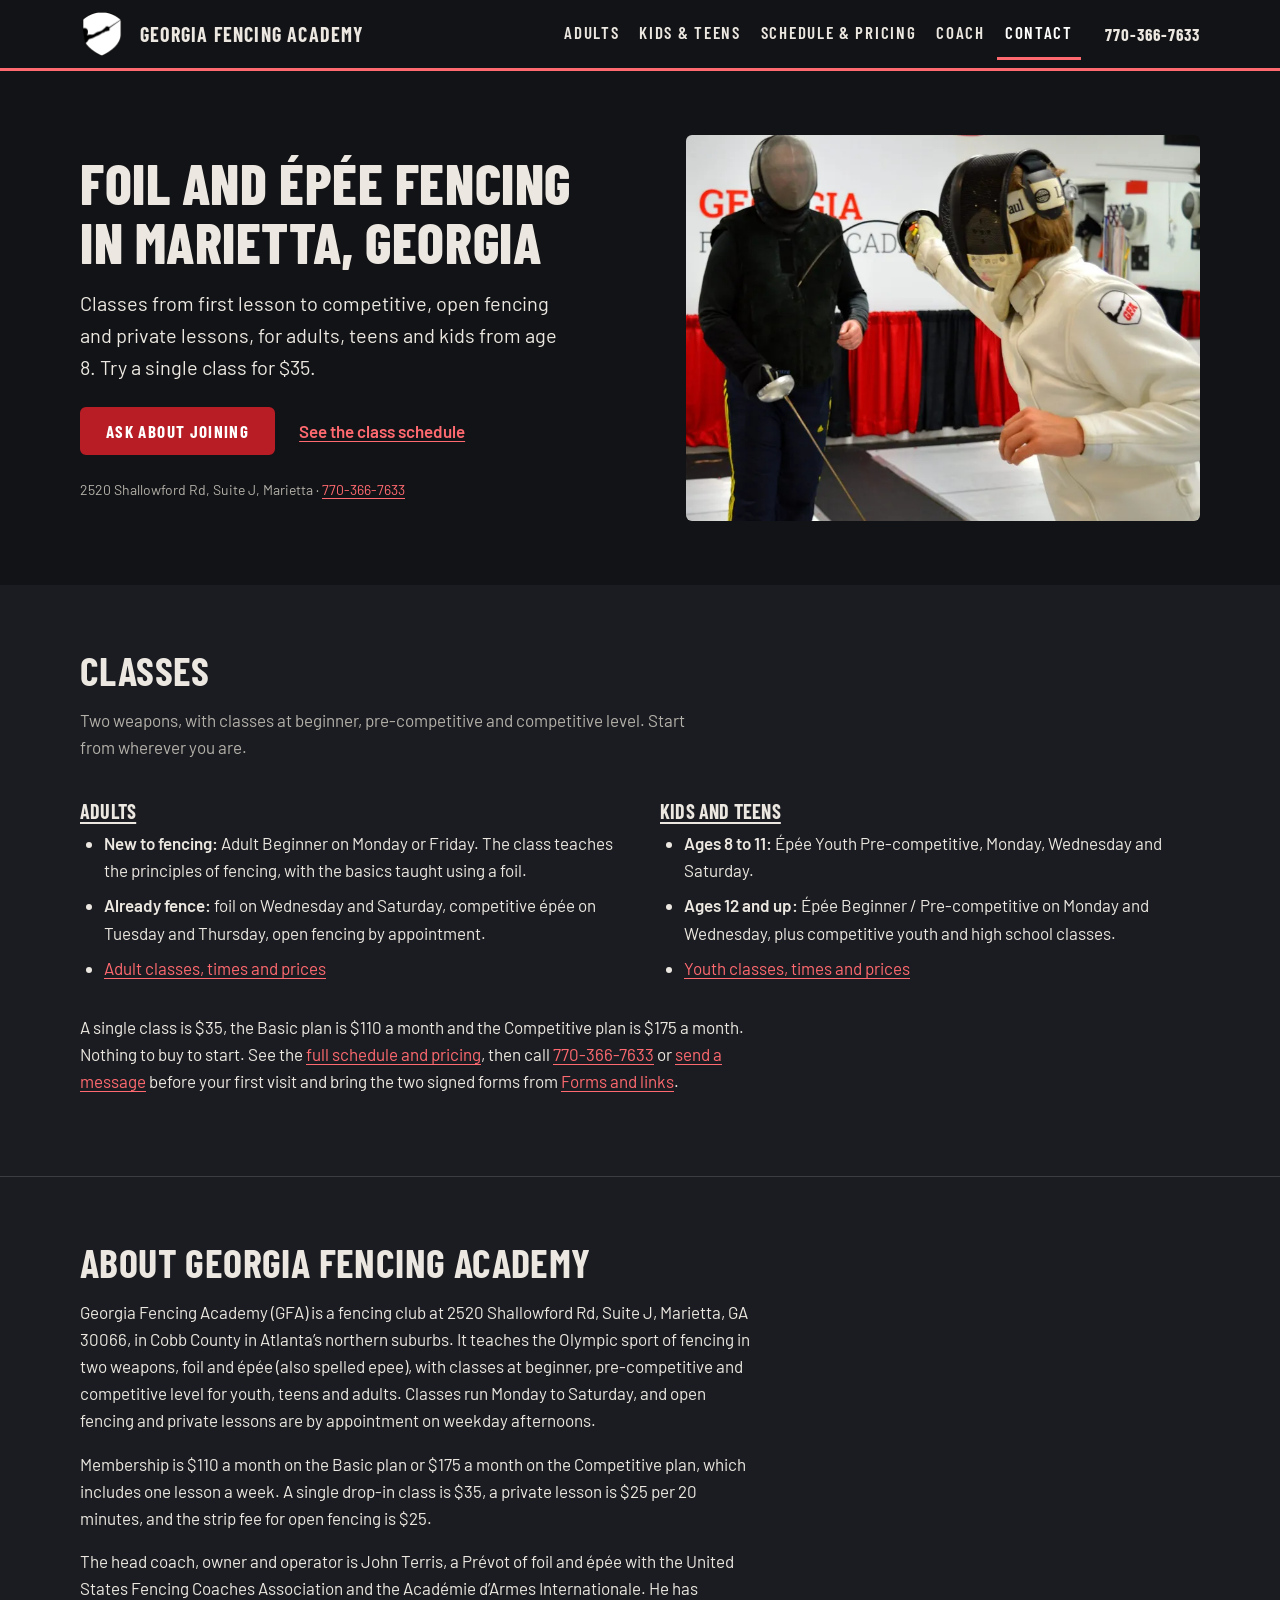
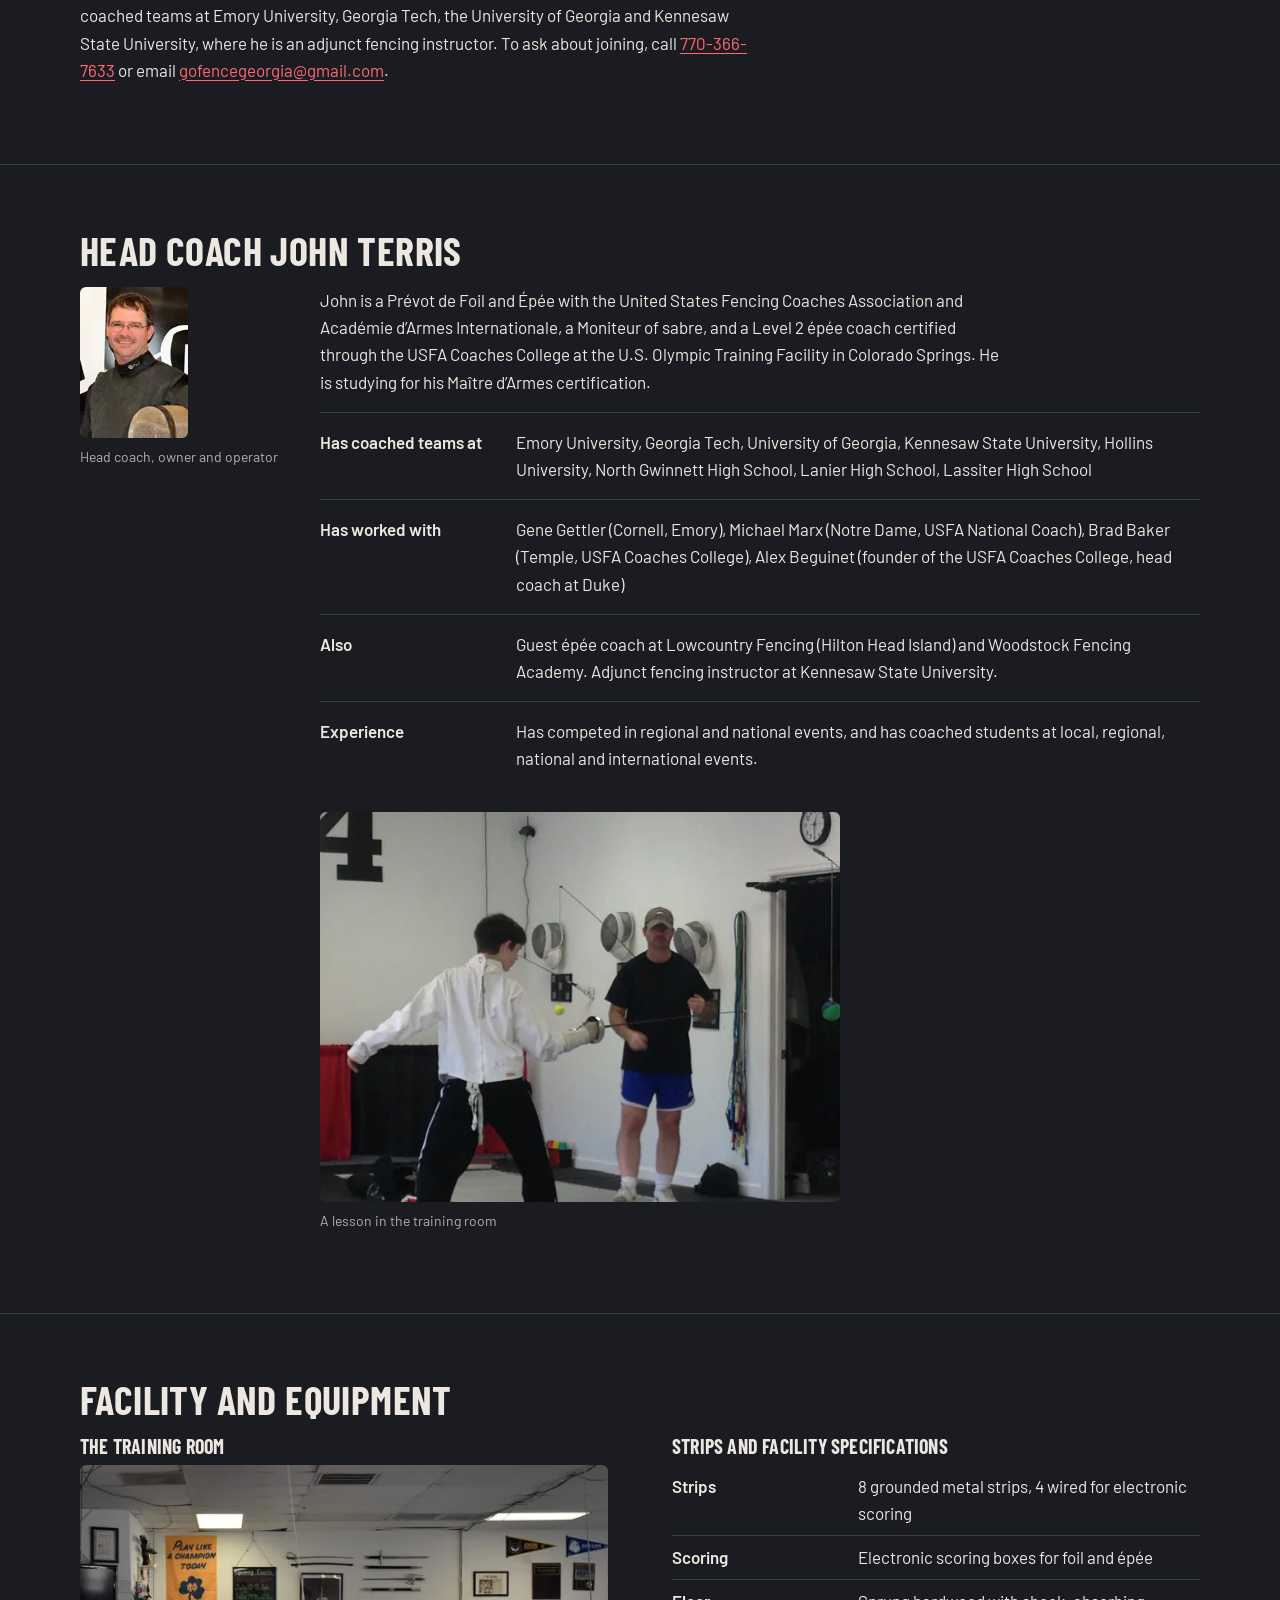
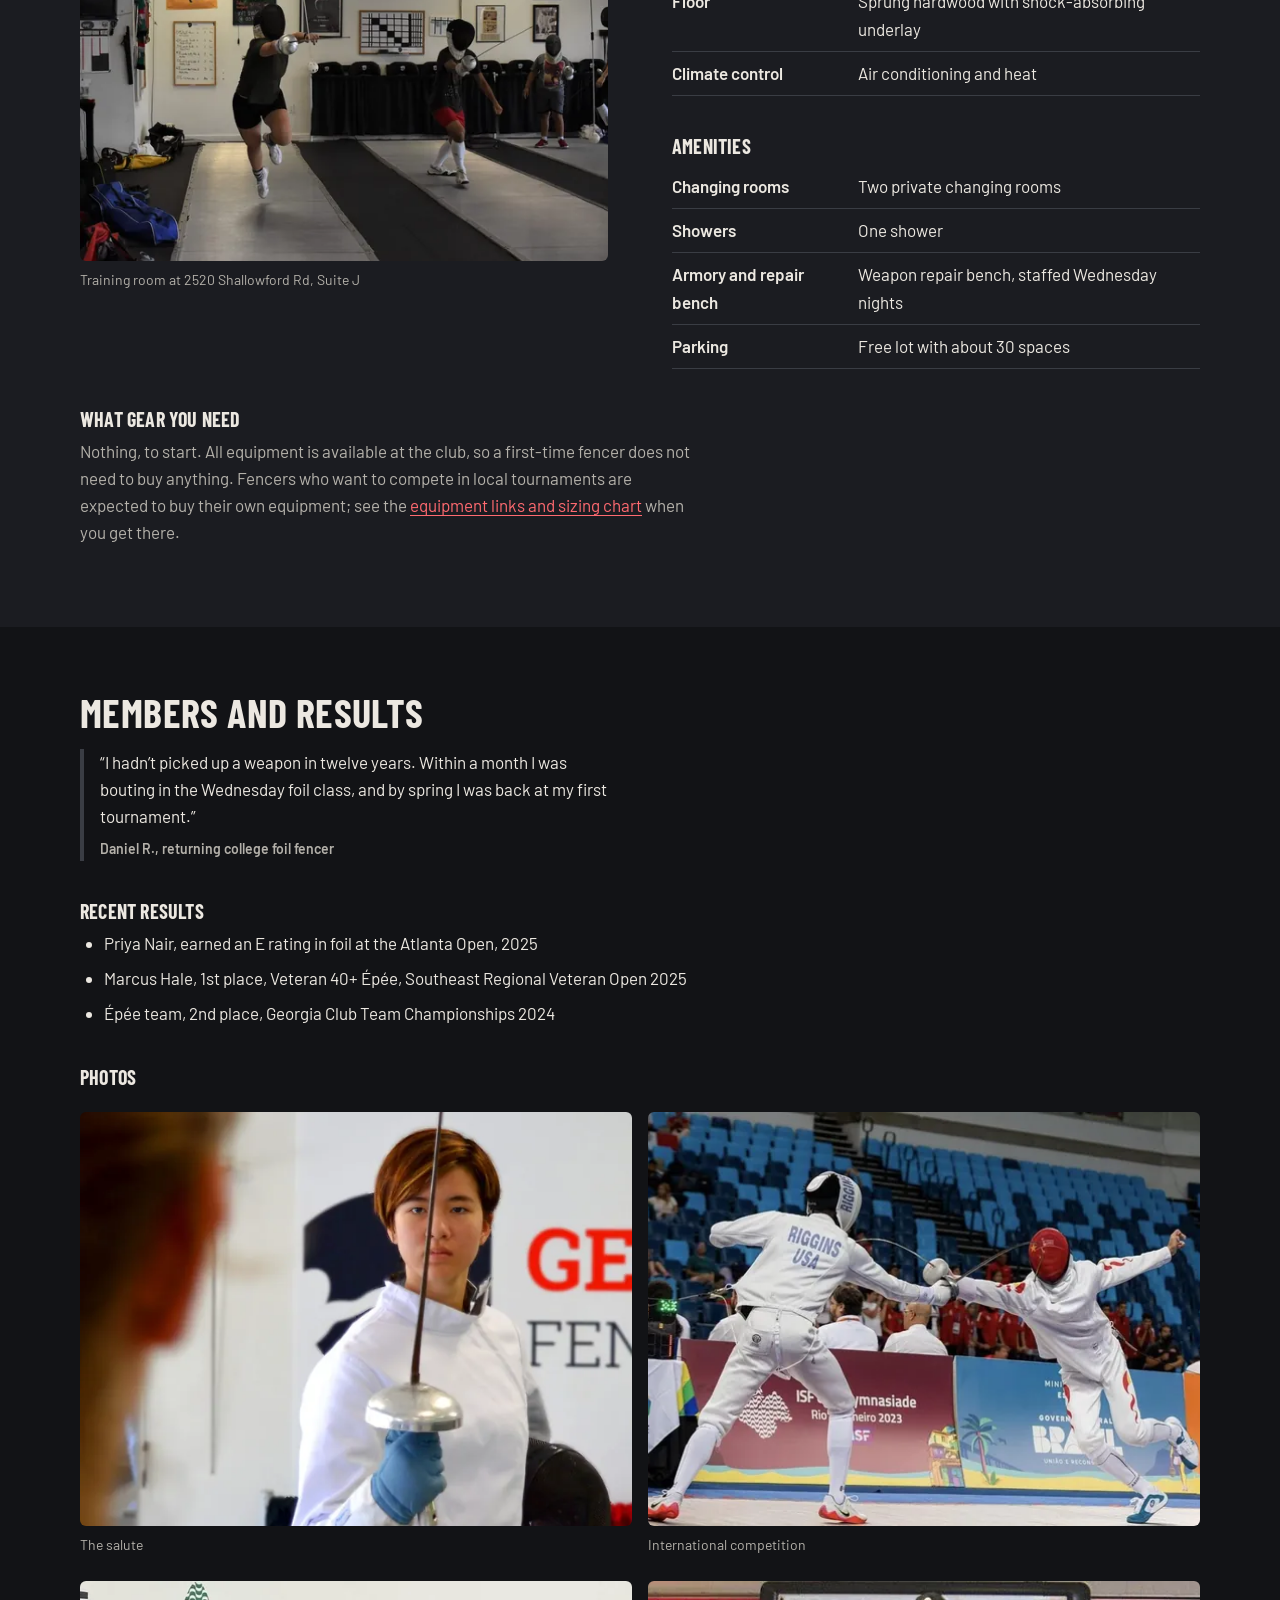
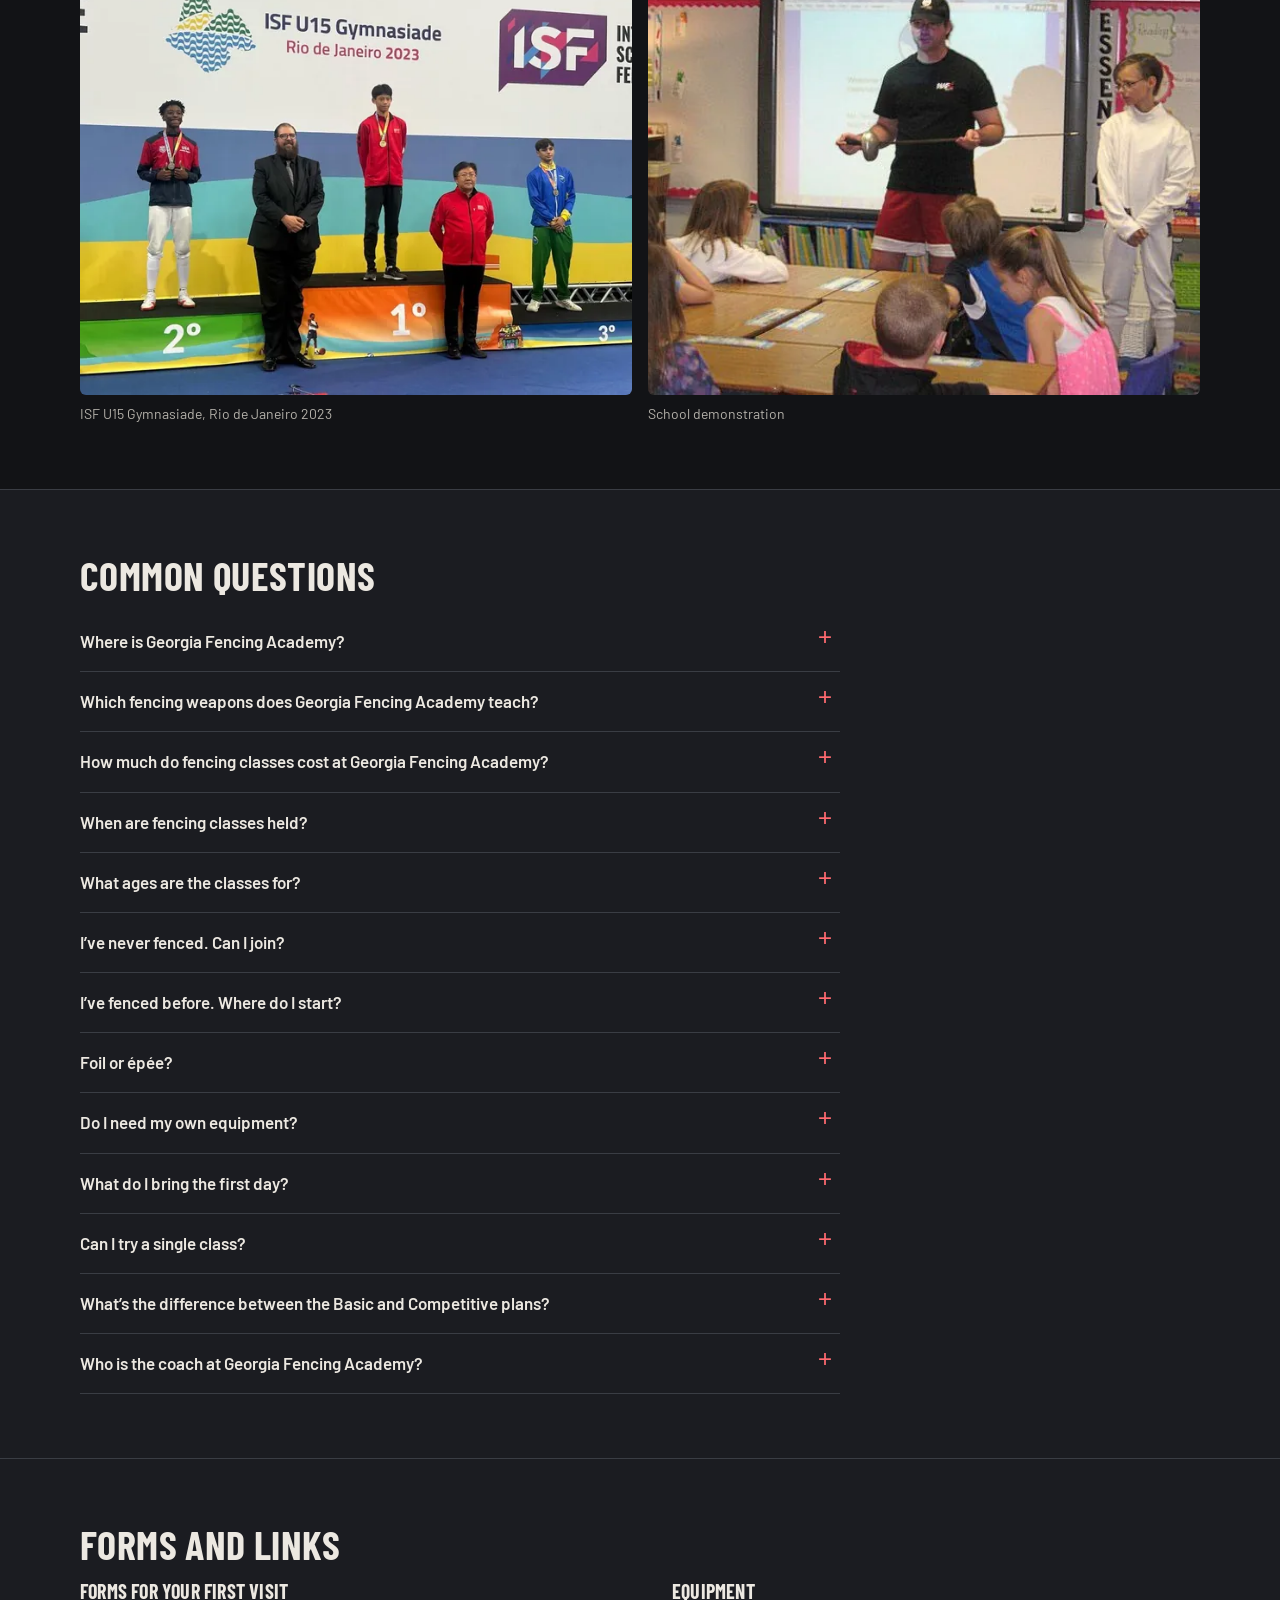
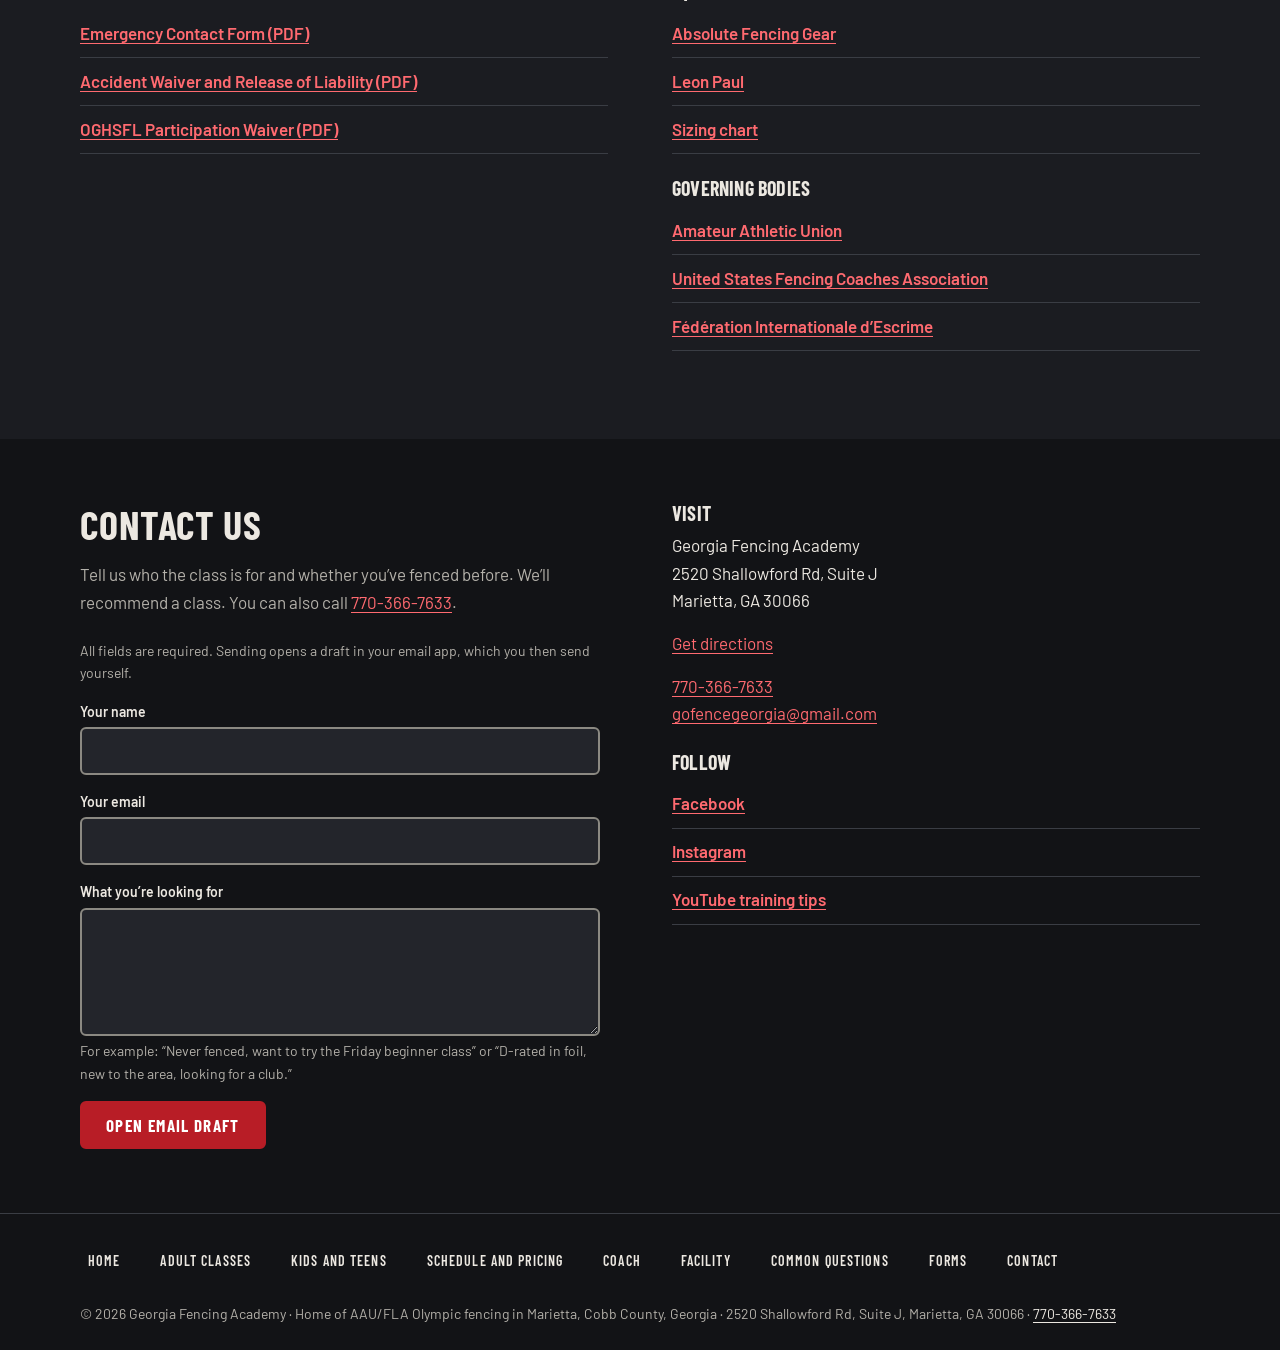
==== index.html @ 411fbc0c "Georgia Fencing Academy site draft v5.2 Four-page static site: home, adult classes, kids and teens, " ====
<!doctype html>
<html lang="en">
<head>
<meta charset="utf-8">
<meta name="viewport" content="width=device-width, initial-scale=1, viewport-fit=cover">
<title>Fencing Classes in Marietta, GA | Foil and Epee | Georgia Fencing Academy</title>
<meta name="description" content="Foil and epee (épée) fencing classes in Marietta, GA for adults, teens and youth. Beginner to competitive, private lessons. Try a single class for $35.">
<!-- LAUNCH: remove the noindex line below once John has signed off and the invented content in MOCK_CONTENT.md is gone. -->
<meta name="robots" content="noindex">
<link rel="canonical" href="https://georgiafencingacademy.com/">
<meta property="og:type" content="website">
<meta property="og:site_name" content="Georgia Fencing Academy">
<meta property="og:title" content="Fencing Classes in Marietta, GA | Foil and Epee | Georgia Fencing Academy">
<meta property="og:description" content="Foil and epee (épée) fencing classes in Marietta, GA for adults, teens and youth. Beginner to competitive, private lessons. Try a single class for $35.">
<meta property="og:url" content="https://georgiafencingacademy.com/">
<meta property="og:image" content="https://georgiafencingacademy.com/img/share.jpg">
<meta property="og:image:width" content="1200">
<meta property="og:image:height" content="630">
<meta property="og:image:alt" content="A coach gives a fencing lesson in front of the Georgia Fencing Academy banner">
<meta property="og:locale" content="en_US">
<meta name="twitter:card" content="summary_large_image">
<meta name="color-scheme" content="dark">
<meta name="theme-color" content="#121316">
<link rel="icon" type="image/png" href="./img/logo-180.png">
<link rel="preload" href="./fonts/barlow-condensed-800.woff2" as="font" type="font/woff2" crossorigin>
<link rel="preload" href="./fonts/barlow-400.woff2" as="font" type="font/woff2" crossorigin>
<link rel="stylesheet" href="./styles.css">
<!-- Structured data for search and AI answer engines. Confirmed facts only.
     Not included until John confirms: opening hours, map coordinates, and anything in MOCK_CONTENT.md.
     The suite ("Suite J") is from his Contact page; his Google listing says "Ste e". -->
<script type="application/ld+json">
{
 "@context": "https://schema.org",
 "@graph": [
  {
   "@type": "WebSite",
   "@id": "https://georgiafencingacademy.com/#website",
   "url": "https://georgiafencingacademy.com/",
   "name": "Georgia Fencing Academy",
   "inLanguage": "en-US",
   "publisher": {
    "@id": "https://georgiafencingacademy.com/#club"
   }
  },
  {
   "@type": "WebPage",
   "@id": "https://georgiafencingacademy.com/#webpage",
   "url": "https://georgiafencingacademy.com/",
   "name": "Fencing Classes in Marietta, GA | Foil and Epee | Georgia Fencing Academy",
   "description": "Foil and epee (épée) fencing classes in Marietta, GA for adults, teens and youth. Beginner to competitive, private lessons. Try a single class for $35.",
   "isPartOf": {
    "@id": "https://georgiafencingacademy.com/#website"
   },
   "about": {
    "@id": "https://georgiafencingacademy.com/#club"
   },
   "dateModified": "2026-10-07",
   "primaryImageOfPage": {
    "@type": "ImageObject",
    "url": "https://georgiafencingacademy.com/img/share.jpg",
    "width": 1200,
    "height": 630
   },
   "hasPart": [
    {
     "@id": "https://georgiafencingacademy.com/adults/#webpage"
    },
    {
     "@id": "https://georgiafencingacademy.com/kids/#webpage"
    },
    {
     "@id": "https://georgiafencingacademy.com/schedule/#webpage"
    }
   ]
  },
  {
   "@type": "SportsActivityLocation",
   "@id": "https://georgiafencingacademy.com/#club",
   "name": "Georgia Fencing Academy",
   "alternateName": [
    "GFA",
    "Georgia Fencing Academy Marietta"
   ],
   "description": "Georgia Fencing Academy (GFA) is a fencing club in Marietta, Cobb County, Georgia, in Atlanta's northern suburbs. It teaches foil and épée (epee) fencing at beginner, pre-competitive and competitive level for youth, teens and adults, with open fencing and private lessons by appointment. Head coach: John Terris.",
   "url": "https://georgiafencingacademy.com/",
   "telephone": "+1-770-366-7633",
   "email": "gofencegeorgia@gmail.com",
   "address": {
    "@type": "PostalAddress",
    "streetAddress": "2520 Shallowford Rd, Suite J",
    "addressLocality": "Marietta",
    "addressRegion": "GA",
    "postalCode": "30066",
    "addressCountry": "US"
   },
   "areaServed": [
    {
     "@type": "City",
     "name": "Marietta, Georgia"
    },
    {
     "@type": "AdministrativeArea",
     "name": "Cobb County, Georgia"
    }
   ],
   "logo": "https://georgiafencingacademy.com/img/logo.png",
   "image": [
    "https://georgiafencingacademy.com/img/share.jpg",
    "https://georgiafencingacademy.com/img/salle.jpg",
    "https://georgiafencingacademy.com/img/lesson-1600.jpg"
   ],
   "priceRange": "$25 to $175",
   "currenciesAccepted": "USD",
   "knowsAbout": [
    "Fencing",
    "Foil fencing",
    "Épée fencing",
    "Epee fencing",
    "Fencing classes for adults",
    "Fencing classes for youth",
    "Private fencing lessons"
   ],
   "sameAs": [
    "https://www.facebook.com/georgiafencingacademy",
    "https://www.instagram.com/georgiafencingacademy/",
    "https://www.youtube.com/channel/UCLkRddx8AmL87Sx3pohD2Bw"
   ],
   "employee": {
    "@id": "https://georgiafencingacademy.com/#john-terris"
   },
   "hasOfferCatalog": {
    "@type": "OfferCatalog",
    "name": "Membership plans and fees",
    "itemListElement": [
     {
      "@type": "Offer",
      "name": "Basic plan",
      "description": "Monthly membership. Drop in to any class except Competitive classes, unlimited open fencing, and a monthly one-on-one progress session.",
      "price": "110.00",
      "priceCurrency": "USD",
      "url": "https://georgiafencingacademy.com/schedule/#pricing",
      "priceSpecification": {
       "@type": "UnitPriceSpecification",
       "price": "110.00",
       "priceCurrency": "USD",
       "unitText": "month"
      }
     },
     {
      "@type": "Offer",
      "name": "Competitive plan",
      "description": "Monthly membership. Unlimited access to every class including Competitive classes, one lesson per week, and unlimited open fencing.",
      "price": "175.00",
      "priceCurrency": "USD",
      "url": "https://georgiafencingacademy.com/schedule/#pricing",
      "priceSpecification": {
       "@type": "UnitPriceSpecification",
       "price": "175.00",
       "priceCurrency": "USD",
       "unitText": "month"
      }
     },
     {
      "@type": "Offer",
      "name": "Single class (drop-in)",
      "description": "One class, no membership plan needed.",
      "price": "35.00",
      "priceCurrency": "USD",
      "url": "https://georgiafencingacademy.com/schedule/#pricing",
      "priceSpecification": {
       "@type": "UnitPriceSpecification",
       "price": "35.00",
       "priceCurrency": "USD",
       "unitText": "class"
      }
     },
     {
      "@type": "Offer",
      "name": "Private lesson",
      "description": "One-on-one lesson with the coach, by appointment.",
      "price": "25.00",
      "priceCurrency": "USD",
      "url": "https://georgiafencingacademy.com/schedule/#pricing",
      "priceSpecification": {
       "@type": "UnitPriceSpecification",
       "price": "25.00",
       "priceCurrency": "USD",
       "unitText": "20 minutes"
      }
     },
     {
      "@type": "Offer",
      "name": "Open fencing strip fee",
      "description": "Open fencing by appointment. Fencing experience required.",
      "price": "25.00",
      "priceCurrency": "USD",
      "url": "https://georgiafencingacademy.com/schedule/#pricing"
     }
    ]
   }
  },
  {
   "@type": "Person",
   "@id": "https://georgiafencingacademy.com/#john-terris",
   "name": "John Terris",
   "jobTitle": "Head coach, owner and operator",
   "worksFor": {
    "@id": "https://georgiafencingacademy.com/#club"
   },
   "url": "https://georgiafencingacademy.com/#coach",
   "image": "https://georgiafencingacademy.com/img/john.jpg",
   "description": "Fencing coach in Marietta, Georgia. Prévot of foil and épée with the United States Fencing Coaches Association and the Académie d'Armes Internationale, Moniteur of sabre, and Level 2 épée coach certified through the USFA Coaches College. Adjunct fencing instructor at Kennesaw State University.",
   "knowsAbout": [
    "Fencing coaching",
    "Foil",
    "Épée"
   ],
   "hasCredential": [
    {
     "@type": "EducationalOccupationalCredential",
     "name": "Prévot of foil and épée",
     "recognizedBy": [
      {
       "@type": "Organization",
       "name": "United States Fencing Coaches Association",
       "url": "https://www.usfca.org/"
      },
      {
       "@type": "Organization",
       "name": "Académie d'Armes Internationale"
      }
     ]
    },
    {
     "@type": "EducationalOccupationalCredential",
     "name": "Moniteur of sabre"
    },
    {
     "@type": "EducationalOccupationalCredential",
     "name": "Level 2 épée coach",
     "recognizedBy": {
      "@type": "Organization",
      "name": "USFA Coaches College"
     }
    }
   ]
  },
  {
   "@type": "FAQPage",
   "@id": "https://georgiafencingacademy.com/#faq",
   "isPartOf": {
    "@id": "https://georgiafencingacademy.com/#webpage"
   },
   "mainEntity": [
    {
     "@type": "Question",
     "name": "Where is Georgia Fencing Academy?",
     "acceptedAnswer": {
      "@type": "Answer",
      "text": "Georgia Fencing Academy is at 2520 Shallowford Rd, Suite J, Marietta, GA 30066, in Cobb County in Atlanta’s northern suburbs. Call 770-366-7633 before your first visit."
     }
    },
    {
     "@type": "Question",
     "name": "Which fencing weapons does Georgia Fencing Academy teach?",
     "acceptedAnswer": {
      "@type": "Answer",
      "text": "Georgia Fencing Academy teaches foil and épée (also spelled epee), with classes at beginner, pre-competitive and competitive level in Marietta, Georgia."
     }
    },
    {
     "@type": "Question",
     "name": "How much do fencing classes cost at Georgia Fencing Academy?",
     "acceptedAnswer": {
      "@type": "Answer",
      "text": "A single drop-in class is $35. The Basic plan is $110 a month and the Competitive plan is $175 a month, which includes one lesson a week. Private lessons are $25 per 20 minutes, and the strip fee for open fencing is $25."
     }
    },
    {
     "@type": "Question",
     "name": "When are fencing classes held?",
     "acceptedAnswer": {
      "@type": "Answer",
      "text": "Georgia Fencing Academy holds classes Monday to Saturday. Weekday classes run in the evening, starting between 5:30 PM and 9:00 PM, and Saturday classes run from 11:00 AM to 4:00 PM. Open fencing and private lessons are by appointment on weekday afternoons from 2:00 PM. The full timetable is on the schedule page."
     }
    },
    {
     "@type": "Question",
     "name": "What ages are the classes for?",
     "acceptedAnswer": {
      "@type": "Answer",
      "text": "Georgia Fencing Academy has classes for youth, teens and adults. The youngest class on the schedule, Épée Youth Pre-competitive, is for ages 8 to 11. Épée Beginner / Pre-competitive is for ages 12 and up, and there are separate adult classes."
     }
    },
    {
     "@type": "Question",
     "name": "I’ve never fenced. Can I join?",
     "acceptedAnswer": {
      "@type": "Answer",
      "text": "Yes. At Georgia Fencing Academy in Marietta, adults start in Adult Beginner on Monday at 9:00 PM or Friday at 8:30 PM. The class teaches the principles of fencing, with the basics taught using a foil. Ages 12 and up can start in Épée Beginner / Pre-competitive on Monday or Wednesday at 7:00 PM. Call 770-366-7633 first so we can point you to the right class."
     }
    },
    {
     "@type": "Question",
     "name": "Foil or épée?",
     "acceptedAnswer": {
      "@type": "Answer",
      "text": "Georgia Fencing Academy teaches both. Foil has right-of-way rules and a smaller target, so it rewards technique and timing. Épée has simpler rules and the whole body is target. If you’re not sure, start with a beginner class and ask the coach after you’ve tried it."
     }
    },
    {
     "@type": "Question",
     "name": "Do I need my own equipment?",
     "acceptedAnswer": {
      "@type": "Answer",
      "text": "No. A first-time fencer at Georgia Fencing Academy does not need to buy anything; all equipment is available at the club. Fencers who intend to compete in local tournaments are expected to buy their own equipment. The equipment links include two fencing suppliers and a sizing chart."
     }
    },
    {
     "@type": "Question",
     "name": "What do I bring the first day?",
     "acceptedAnswer": {
      "@type": "Answer",
      "text": "Bring the signed Emergency Contact form and the signed Accident Waiver and Release of Liability form to your first class at Georgia Fencing Academy. Both can be downloaded from Forms and links."
     }
    },
    {
     "@type": "Question",
     "name": "Can I try a single class?",
     "acceptedAnswer": {
      "@type": "Answer",
      "text": "Yes. A single drop-in class at Georgia Fencing Academy costs $35, with no membership plan needed. Call 770-366-7633 first so we can point you to the right class."
     }
    },
    {
     "@type": "Question",
     "name": "What’s the difference between the Basic and Competitive plans?",
     "acceptedAnswer": {
      "@type": "Answer",
      "text": "The Basic plan is $110 a month and covers every class except Competitive classes, plus unlimited open fencing and a monthly one-on-one progress session. The Competitive plan is $175 a month and adds the Competitive classes and one lesson per week. Competitive classes need a current FIE, AAU, USFA, OGHSFL or GHSFL competitive membership."
     }
    },
    {
     "@type": "Question",
     "name": "Who is the coach at Georgia Fencing Academy?",
     "acceptedAnswer": {
      "@type": "Answer",
      "text": "The head coach, owner and operator is John Terris. He is a Prévot of foil and épée with the United States Fencing Coaches Association and the Académie d’Armes Internationale, and a Level 2 épée coach certified through the USFA Coaches College. He has coached teams at Emory University, Georgia Tech, the University of Georgia and Kennesaw State University."
     }
    }
   ]
  }
 ]
}
</script>
</head>
<body>
<a class="skip" href="#main">Skip to content</a>

<header class="site-header">
  <div class="wrap bar">
    <a class="brand" href="#top">
      <img src="./img/logo.png" alt="" width="44" height="44">
      <span>Georgia Fencing Academy</span>
    </a>
    <button class="menu-btn" type="button" aria-expanded="false" aria-controls="nav">Menu</button>
    <nav id="nav" aria-label="Main">
      <a href="./adults/">Adults</a>
      <a href="./kids/">Kids &amp; Teens</a>
      <a href="./schedule/">Schedule &amp; Pricing</a>
      <a href="#coach">Coach</a>
      <a href="#contact">Contact</a>
    </nav>
    <a class="header-phone" href="tel:+17703667633">770-366-7633</a>
  </div>
</header>

<main id="main">
<!-- HERO -->
<section class="hero dark" id="top">
  <div class="wrap hero-grid">
    <div class="hero-copy">
      <h1>Foil and épée fencing in Marietta, Georgia</h1>
      <p class="lede">Classes from first lesson to competitive, open fencing and private lessons, for adults, teens and kids from age 8. Try a single class for $35.</p>
      <p class="actions">
        <a class="btn" href="#contact">Ask about joining</a>
        <a class="textlink" href="./schedule/">See the class schedule</a>
      </p>
      <p class="hero-meta">2520 Shallowford Rd, Suite J, Marietta &middot; <a href="tel:+17703667633">770-366-7633</a></p>
    </div>
    <figure class="hero-media">
      <picture><source type="image/webp" srcset="./img/lesson-800.webp 800w, ./img/lesson-1600.webp 1600w" sizes="(max-width:900px) 100vw, 520px"><img src="./img/lesson-1600.jpg" srcset="./img/lesson-800.jpg 800w, ./img/lesson-1600.jpg 1600w" sizes="(max-width:900px) 100vw, 520px" alt="A masked coach in a black jacket gives a lesson to a fencer in white, in front of the Georgia Fencing Academy banner" width="1600" height="1309" fetchpriority="high"></picture>
    </figure>
  </div>
</section>

<!-- CLASSES -->
<section class="section" id="classes" aria-labelledby="classes-h">
  <div class="wrap">
    <h2 id="classes-h">Classes</h2>
    <p class="intro">Two weapons, with classes at beginner, pre-competitive and competitive level. Start from wherever you are.</p>
    <div class="two start">
      <div>
        <h3><a href="./adults/">Adults</a></h3>
        <ul class="plain">
          <li><strong>New to fencing:</strong> Adult Beginner on Monday or Friday. The class teaches the principles of fencing, with the basics taught using a foil.</li>
          <li><strong>Already fence:</strong> foil on Wednesday and Saturday, competitive épée on Tuesday and Thursday, open fencing by appointment.</li>
          <li><a href="./adults/">Adult classes, times and prices</a></li>
        </ul>
      </div>
      <div>
        <h3><a href="./kids/">Kids and teens</a></h3>
        <ul class="plain">
          <li><strong>Ages 8 to 11:</strong> Épée Youth Pre-competitive, Monday, Wednesday and Saturday.</li>
          <li><strong>Ages 12 and up:</strong> Épée Beginner / Pre-competitive on Monday and Wednesday, plus competitive youth and high school classes.</li>
          <li><a href="./kids/">Youth classes, times and prices</a></li>
        </ul>
      </div>
    </div>
    <p class="prose">A single class is $35, the Basic plan is $110 a month and the Competitive plan is $175 a month. Nothing to buy to start. See the <a href="./schedule/">full schedule and pricing</a>, then call <a href="tel:+17703667633">770-366-7633</a> or <a href="#contact">send a message</a> before your first visit and bring the two signed forms from <a href="#forms">Forms and links</a>.</p>
  </div>
</section>

<!-- ABOUT -->
<!-- Plain-sentence summary for search and AI answer engines. Confirmed facts only: nothing from MOCK_CONTENT.md belongs here. -->
<section class="section rule" id="about" aria-labelledby="about-h">
  <div class="wrap">
    <h2 id="about-h">About Georgia Fencing Academy</h2>
    <p class="prose">Georgia Fencing Academy (GFA) is a fencing club at 2520 Shallowford Rd, Suite J, Marietta, GA 30066, in Cobb County in Atlanta&rsquo;s northern suburbs. It teaches the Olympic sport of fencing in two weapons, foil and épée (also spelled epee), with classes at beginner, pre-competitive and competitive level for youth, teens and adults. Classes run Monday to Saturday, and open fencing and private lessons are by appointment on weekday afternoons.</p>
    <p class="prose">Membership is $110 a month on the Basic plan or $175 a month on the Competitive plan, which includes one lesson a week. A single drop-in class is $35, a private lesson is $25 per 20 minutes, and the strip fee for open fencing is $25.</p>
    <p class="prose">The head coach, owner and operator is John Terris, a Pr&eacute;vot of foil and épée with the United States Fencing Coaches Association and the Acad&eacute;mie d&rsquo;Armes Internationale. He has coached teams at Emory University, Georgia Tech, the University of Georgia and Kennesaw State University, where he is an adjunct fencing instructor. To ask about joining, call <a href="tel:+17703667633">770-366-7633</a> or email <a href="mailto:gofencegeorgia@gmail.com">gofencegeorgia@gmail.com</a>.</p>
  </div>
</section>

<!-- COACH -->
<section class="section rule" id="coach" aria-labelledby="coach-h">
  <div class="wrap">
    <h2 id="coach-h">Head coach John Terris</h2>
    <div class="coach">
      <div class="coach-id">
        <picture><source type="image/webp" srcset="./img/john.webp"><img src="./img/john.jpg" alt="John Terris in fencing gear" width="108" height="151"></picture>
        <p>Head coach, owner and operator</p>
      </div>
      <div class="coach-body">
        <p>John is a Pr&eacute;vot de Foil and &Eacute;p&eacute;e with the United States Fencing Coaches Association and Acad&eacute;mie d&rsquo;Armes Internationale, a Moniteur of sabre, and a Level 2 &eacute;p&eacute;e coach certified through the USFA Coaches College at the U.S. Olympic Training Facility in Colorado Springs. He is studying for his Ma&icirc;tre d&rsquo;Armes certification.</p>
        <dl>
          <div><dt>Has coached teams at</dt><dd>Emory University, Georgia Tech, University of Georgia, Kennesaw State University, Hollins University, North Gwinnett High School, Lanier High School, Lassiter High School</dd></div>
          <div><dt>Has worked with</dt><dd>Gene Gettler (Cornell, Emory), Michael Marx (Notre Dame, USFA National Coach), Brad Baker (Temple, USFA Coaches College), Alex Beguinet (founder of the USFA Coaches College, head coach at Duke)</dd></div>
          <div><dt>Also</dt><dd>Guest &eacute;p&eacute;e coach at Lowcountry Fencing (Hilton Head Island) and Woodstock Fencing Academy. Adjunct fencing instructor at Kennesaw State University.</dd></div>
          <div><dt>Experience</dt><dd>Has competed in regional and national events, and has coached students at local, regional, national and international events.</dd></div>
        </dl>
        <figure class="real-photo coach-photo">
          <picture><source type="image/webp" srcset="./img/coaching-640.webp 640w, ./img/coaching.webp 1280w" sizes="(max-width:600px) 100vw, 520px"><img src="./img/coaching.jpg" alt="A coach holds a blade out as a target while a young fencer extends toward it" width="1280" height="960" loading="lazy"></picture>
          <figcaption>A lesson in the training room</figcaption>
        </figure>
      </div>
    </div>
  </div>
</section>

<!-- FACILITY -->
<section class="section rule" id="facility" aria-labelledby="facility-h">
  <div class="wrap">
    <h2 id="facility-h">Facility and equipment</h2>

    <div class="two">
      <div>
        <h3>The training room</h3>
        <figure class="real-photo">
          <picture><source type="image/webp" srcset="./img/salle-640.webp 640w, ./img/salle.webp 1800w" sizes="(max-width:900px) 100vw, 50vw"><img src="./img/salle.jpg" alt="Fencers practicing on strips in the academy training room" width="1800" height="1200" loading="lazy"></picture>
          <figcaption>Training room at 2520 Shallowford Rd, Suite J</figcaption>
        </figure>
      </div>
      <div>
        <h3>Strips and facility specifications</h3>
        <dl class="specs">
          <div><dt>Strips</dt><dd>8 grounded metal strips, 4 wired for electronic scoring</dd></div>
          <div><dt>Scoring</dt><dd>Electronic scoring boxes for foil and épée</dd></div>
          <div><dt>Floor</dt><dd>Sprung hardwood with shock-absorbing underlay</dd></div>
          <div><dt>Climate control</dt><dd>Air conditioning and heat</dd></div>
        </dl>
        <h3 class="sub">Amenities</h3>
        <dl class="specs">
          <div><dt>Changing rooms</dt><dd>Two private changing rooms</dd></div>
          <div><dt>Showers</dt><dd>One shower</dd></div>
          <div><dt>Armory and repair bench</dt><dd>Weapon repair bench, staffed Wednesday nights</dd></div>
          <div><dt>Parking</dt><dd>Free lot with about 30 spaces</dd></div>
        </dl>
      </div>
    </div>

    <h3 class="sub">What gear you need</h3>
    <p class="note-plain">Nothing, to start. All equipment is available at the club, so a first-time fencer does not need to buy anything. Fencers who want to compete in local tournaments are expected to buy their own equipment; see the <a href="#forms">equipment links and sizing chart</a> when you get there.</p>
  </div>
</section>

<!-- MEMBERS + RESULTS -->
<section class="section dark" id="results" aria-labelledby="results-h">
  <div class="wrap">
    <h2 id="results-h">Members and results</h2>

    <div class="quotes">
      <figure class="quote">
        <blockquote>&ldquo;I hadn&rsquo;t picked up a weapon in twelve years. Within a month I was bouting in the Wednesday foil class, and by spring I was back at my first tournament.&rdquo;</blockquote>
        <figcaption>Daniel R., returning college foil fencer</figcaption>
      </figure>
    </div>

    <h3 class="sub">Recent results</h3>
    <ul class="plain">
      <li>Priya Nair, earned an E rating in foil at the Atlanta Open, 2025</li>
      <li>Marcus Hale, 1st place, Veteran 40+ Épée, Southeast Regional Veteran Open 2025</li>
      <li>Épée team, 2nd place, Georgia Club Team Championships 2024</li>
    </ul>

    <h3 class="sub">Photos</h3>
    <div class="photos">
      <figure class="upper"><picture><source type="image/webp" srcset="./img/salute-640.webp 640w, ./img/salute.webp 1074w" sizes="(max-width:600px) 100vw, 50vw"><img src="./img/salute.jpg" alt="A fencer in white salutes with her épée in front of the academy banner, mask under her arm" width="1074" height="1456" loading="lazy"></picture><figcaption>The salute</figcaption></figure>
      <figure><picture><source type="image/webp" srcset="./img/competition-640.webp 640w, ./img/competition.webp 1152w" sizes="(max-width:600px) 100vw, 50vw"><img src="./img/competition.jpg" alt="Two fencers lunging at each other in an arena" width="1152" height="741" loading="lazy"></picture><figcaption>International competition</figcaption></figure>
      <figure><picture><source type="image/webp" srcset="./img/podium-640.webp 640w, ./img/podium.webp 1080w" sizes="(max-width:600px) 100vw, 50vw"><img src="./img/podium.jpg" alt="Fencers and officials on the podium at the ISF U15 Gymnasiade" width="1080" height="810" loading="lazy"></picture><figcaption>ISF U15 Gymnasiade, Rio de Janeiro 2023</figcaption></figure>
      <figure><picture><source type="image/webp" srcset="./img/school-demo.webp"><img src="./img/school-demo.jpg" alt="A coach and a fencer in whites demonstrate fencing to a classroom of children" width="576" height="394" loading="lazy"></picture><figcaption>School demonstration</figcaption></figure>
    </div>
  </div>
</section>

<!-- FAQ -->
<!-- The answer marked data-unconfirmed rests on invented content (see MOCK_CONTENT.md) and is left out of the FAQPage JSON-LD.
     When an answer changes here, change the matching entry in the JSON-LD in the head. -->
<section class="section rule" id="faq" aria-labelledby="faq-h">
  <div class="wrap">
    <h2 id="faq-h">Common questions</h2>
    <div class="faq">
      <details><summary>Where is Georgia Fencing Academy?</summary><p>Georgia Fencing Academy is at 2520 Shallowford Rd, Suite J, Marietta, GA 30066, in Cobb County in Atlanta&rsquo;s northern suburbs. Call <a href="tel:+17703667633">770-366-7633</a> before your first visit.</p></details>
      <details><summary>Which fencing weapons does Georgia Fencing Academy teach?</summary><p>Georgia Fencing Academy teaches foil and épée (also spelled epee), with classes at beginner, pre-competitive and competitive level in Marietta, Georgia.</p></details>
      <details><summary>How much do fencing classes cost at Georgia Fencing Academy?</summary><p>A single drop-in class is $35. The Basic plan is $110 a month and the Competitive plan is $175 a month, which includes one lesson a week. Private lessons are $25 per 20 minutes, and the strip fee for open fencing is $25.</p></details>
      <details><summary>When are fencing classes held?</summary><p>Georgia Fencing Academy holds classes Monday to Saturday. Weekday classes run in the evening, starting between 5:30 PM and 9:00 PM, and Saturday classes run from 11:00 AM to 4:00 PM. Open fencing and private lessons are by appointment on weekday afternoons from 2:00 PM. The full timetable is on the <a href="./schedule/">schedule page</a>.</p></details>
      <details><summary>What ages are the classes for?</summary><p>Georgia Fencing Academy has classes for youth, teens and adults. The youngest class on the schedule, Épée Youth Pre-competitive, is for ages 8 to 11. Épée Beginner / Pre-competitive is for ages 12 and up, and there are separate adult classes.</p></details>
      <details><summary>I&rsquo;ve never fenced. Can I join?</summary><p>Yes. At Georgia Fencing Academy in Marietta, adults start in Adult Beginner on Monday at 9:00 PM or Friday at 8:30 PM. The class teaches the principles of fencing, with the basics taught using a foil. Ages 12 and up can start in Épée Beginner / Pre-competitive on Monday or Wednesday at 7:00 PM. Call <a href="tel:+17703667633">770-366-7633</a> first so we can point you to the right class.</p></details>
      <details data-unconfirmed><summary>I&rsquo;ve fenced before. Where do I start?</summary><p>Come to a class or an open fencing night. John will watch you fence and suggest where to join: pre-competitive to shake off the rust, or competitive if you&rsquo;re already bouting regularly.</p></details>
      <details><summary>Foil or épée?</summary><p>Georgia Fencing Academy teaches both. Foil has right-of-way rules and a smaller target, so it rewards technique and timing. Épée has simpler rules and the whole body is target. If you&rsquo;re not sure, start with a beginner class and ask the coach after you&rsquo;ve tried it.</p></details>
      <details><summary>Do I need my own equipment?</summary><p>No. A first-time fencer at Georgia Fencing Academy does not need to buy anything; all equipment is available at the club. Fencers who intend to compete in local tournaments are expected to buy their own equipment. The <a href="#forms">equipment links</a> include two fencing suppliers and a sizing chart.</p></details>
      <details><summary>What do I bring the first day?</summary><p>Bring the signed Emergency Contact form and the signed Accident Waiver and Release of Liability form to your first class at Georgia Fencing Academy. Both can be downloaded from <a href="#forms">Forms and links</a>.</p></details>
      <details><summary>Can I try a single class?</summary><p>Yes. A single drop-in class at Georgia Fencing Academy costs $35, with no membership plan needed. Call <a href="tel:+17703667633">770-366-7633</a> first so we can point you to the right class.</p></details>
      <details><summary>What&rsquo;s the difference between the Basic and Competitive plans?</summary><p>The Basic plan is $110 a month and covers every class except Competitive classes, plus unlimited open fencing and a monthly one-on-one progress session. The Competitive plan is $175 a month and adds the Competitive classes and one lesson per week. Competitive classes need a current FIE, AAU, USFA, OGHSFL or GHSFL competitive membership.</p></details>
      <details><summary>Who is the coach at Georgia Fencing Academy?</summary><p>The head coach, owner and operator is John Terris. He is a Pr&eacute;vot of foil and épée with the United States Fencing Coaches Association and the Acad&eacute;mie d&rsquo;Armes Internationale, and a Level 2 épée coach certified through the USFA Coaches College. He has coached teams at Emory University, Georgia Tech, the University of Georgia and Kennesaw State University.</p></details>
    </div>
  </div>
</section>

<!-- FORMS + LINKS -->
<section class="section rule" id="forms" aria-labelledby="forms-h">
  <div class="wrap">
    <h2 id="forms-h">Forms and links</h2>
    <div class="two">
      <div>
        <h3>Forms for your first visit</h3>
        <ul class="links">
          <li><a href="./docs/emergency-contact-form.pdf">Emergency Contact Form (PDF)</a></li>
          <li><a href="./docs/accident-waiver-liability-form.pdf">Accident Waiver and Release of Liability (PDF)</a></li>
          <li><a href="./docs/oghsfl-participation-waiver.pdf">OGHSFL Participation Waiver (PDF)</a></li>
        </ul>
      </div>
      <div>
        <h3>Equipment</h3>
        <ul class="links">
          <li><a href="https://www.absolutefencinggear.com/shopping/" target="_blank" rel="noopener">Absolute Fencing Gear<span class="sr"> (opens in a new tab)</span></a></li>
          <li><a href="https://www.leonpaulusa.com/" target="_blank" rel="noopener">Leon Paul<span class="sr"> (opens in a new tab)</span></a></li>
          <li><a href="https://www.absolutefencinggear.com/shopping/sizinghelp.php" target="_blank" rel="noopener">Sizing chart<span class="sr"> (opens in a new tab)</span></a></li>
        </ul>
        <h3>Governing bodies</h3>
        <ul class="links">
          <li><a href="https://aausports.org/" target="_blank" rel="noopener">Amateur Athletic Union<span class="sr"> (opens in a new tab)</span></a></li>
          <!-- Fencing League of America link removed 5 October 2026: fencingleagueofamerica.org now serves a gambling site. Ask John for the current FLA address. -->
          <li><a href="https://www.usfca.org/" target="_blank" rel="noopener">United States Fencing Coaches Association<span class="sr"> (opens in a new tab)</span></a></li>
          <li><a href="http://fie.org/" target="_blank" rel="noopener">F&eacute;d&eacute;ration Internationale d&rsquo;Escrime<span class="sr"> (opens in a new tab)</span></a></li>
        </ul>
      </div>
    </div>
  </div>
</section>

<!-- CONTACT -->
<section class="section dark" id="contact" aria-labelledby="contact-h">
  <div class="wrap two">
    <div>
      <h2 id="contact-h">Contact us</h2>
      <p class="intro">Tell us who the class is for and whether you&rsquo;ve fenced before. We&rsquo;ll recommend a class. You can also call <a href="tel:+17703667633">770-366-7633</a>.</p>
      <form class="contact" id="contact-form" novalidate>
        <p class="req-note">All fields are required. Sending opens a draft in your email app, which you then send yourself.</p>
        <div class="field">
          <label for="f-name">Your name</label>
          <input id="f-name" name="name" autocomplete="name" required>
          <p class="err" id="e-name" hidden></p>
        </div>
        <div class="field">
          <label for="f-email">Your email</label>
          <input id="f-email" name="email" type="email" autocomplete="email" inputmode="email" required>
          <p class="err" id="e-email" hidden></p>
        </div>
        <div class="field">
          <label for="f-msg">What you&rsquo;re looking for</label>
          <textarea id="f-msg" name="msg" rows="4" required aria-describedby="h-msg"></textarea>
          <p class="hint" id="h-msg">For example: &ldquo;Never fenced, want to try the Friday beginner class&rdquo; or &ldquo;D-rated in foil, new to the area, looking for a club.&rdquo;</p>
          <p class="err" id="e-msg" hidden></p>
        </div>
        <button class="btn" type="submit">Open email draft</button>
        <p class="sent" id="sent" role="status" hidden>Your email app should now show a draft. If nothing opened, email <a href="mailto:gofencegeorgia@gmail.com">gofencegeorgia@gmail.com</a> or call <a href="tel:+17703667633">770-366-7633</a>. Your message is still in the form.</p>
      </form>
    </div>
    <div class="visit">
      <h3>Visit</h3>
      <address>Georgia Fencing Academy<br>2520 Shallowford Rd, Suite J<br>Marietta, GA 30066</address>
      <p><a href="https://www.google.com/maps/search/?api=1&amp;query=2520+Shallowford+Rd+Suite+J+Marietta+GA+30066" target="_blank" rel="noopener">Get directions<span class="sr"> (opens in a new tab)</span></a></p>
      <p><a href="tel:+17703667633">770-366-7633</a><br><a href="mailto:gofencegeorgia@gmail.com">gofencegeorgia@gmail.com</a></p>
      <h3>Follow</h3>
      <ul class="links">
        <li><a href="https://www.facebook.com/georgiafencingacademy" target="_blank" rel="noopener">Facebook<span class="sr"> (opens in a new tab)</span></a></li>
        <li><a href="https://www.instagram.com/georgiafencingacademy/" target="_blank" rel="noopener">Instagram<span class="sr"> (opens in a new tab)</span></a></li>
        <li><a href="https://www.youtube.com/channel/UCLkRddx8AmL87Sx3pohD2Bw" target="_blank" rel="noopener">YouTube training tips<span class="sr"> (opens in a new tab)</span></a></li>
      </ul>
    </div>
  </div>
</section>


</main>

<footer class="site-footer">
  <div class="wrap">
    <nav aria-label="Footer">
    <ul class="foot-nav">
      <li><a href="./">Home</a></li>
      <li><a href="./adults/">Adult classes</a></li>
      <li><a href="./kids/">Kids and teens</a></li>
      <li><a href="./schedule/">Schedule and pricing</a></li>
      <li><a href="#coach">Coach</a></li>
      <li><a href="#facility">Facility</a></li>
      <li><a href="#faq">Common questions</a></li>
      <li><a href="#forms">Forms</a></li>
      <li><a href="#contact">Contact</a></li>
    </ul>
    </nav>
    <p>&copy; <span id="yr">2026</span> Georgia Fencing Academy &middot; Home of AAU/FLA Olympic fencing in Marietta, Cobb County, Georgia &middot; 2520 Shallowford Rd, Suite J, Marietta, GA 30066 &middot; <a href="tel:+17703667633">770-366-7633</a></p>
  </div>
</footer>

<div class="mobile-bar">
  <a href="tel:+17703667633">Call</a>
  <a class="primary" href="#contact">Contact us</a>
</div>

<script src="./script.js"></script>
</body>
</html>
---- styles.css ----
/* ===== Design contract =====
   Type scale:    14 / 17 (body) / 20 / 28 / 40 / 56   (--t-*)
   Spacing scale: 4 / 8 / 16 / 24 / 40 / 64 / 96        (--s-*)
   Radius:        one value, 6px, on buttons, inputs, images
   Content width: one value, 1120px, for every section
   Color roles:   dark site throughout. Soft near-black surfaces, warm off-white text.
                  red = buttons, links, "Competitive" marker. Logo is black on white.
   Surfaces:      no cards or shadows. Groups are separated by rules and space.
   Buttons:       .btn (primary, red) and .btn-quiet (secondary, outlined). Nothing else.
   Photos:        4:3 crops, all from the club's own site. No stock.
   Motion:        none beyond the default smooth scroll to anchors.
*/

/* Fonts: Barlow and Barlow Condensed (SIL Open Font License), latin subset, hosted locally in fonts/. */
@font-face{font-family:"Barlow";font-style:normal;font-weight:400;font-display:swap;src:url("fonts/barlow-400.woff2") format("woff2")}
@font-face{font-family:"Barlow";font-style:normal;font-weight:500;font-display:swap;src:url("fonts/barlow-500.woff2") format("woff2")}
@font-face{font-family:"Barlow";font-style:normal;font-weight:600;font-display:swap;src:url("fonts/barlow-600.woff2") format("woff2")}
@font-face{font-family:"Barlow Condensed";font-style:normal;font-weight:600;font-display:swap;src:url("fonts/barlow-condensed-600.woff2") format("woff2")}
@font-face{font-family:"Barlow Condensed";font-style:normal;font-weight:700;font-display:swap;src:url("fonts/barlow-condensed-700.woff2") format("woff2")}
@font-face{font-family:"Barlow Condensed";font-style:normal;font-weight:800;font-display:swap;src:url("fonts/barlow-condensed-800.woff2") format("woff2")}

:root{
  color-scheme:dark;
  --paper:#1b1c21;        /* page background */
  --paper-2:#23252b;      /* raised surfaces: form fields */
  --deep:#121316;         /* deeper bands: header, hero, results, contact, footer */
  --ink:#ece8e1;          /* text on every surface */
  --muted:#b4b1aa;
  --red:#ff6a70;          /* links and markers */
  --red-hover:#ffa0a4;
  --btn:#b81d26;          /* red button fill, white text */
  --btn-hover:#d02530;
  --line:#3a3d44;
  --field-line:#8b8982;   /* input borders need more contrast than rules */
  --focus:#ffb3b6;        /* focus ring and error text */

  --t-sm:.875rem; --t-md:1.0625rem; --t-lg:1.25rem; --t-xl:1.75rem; --t-2xl:2.5rem; --t-3xl:3.5rem;
  --s-1:4px; --s-2:8px; --s-3:16px; --s-4:24px; --s-5:40px; --s-6:64px; --s-7:96px;
  --r:6px;
  --width:1120px;
  --head:"Barlow Condensed","Arial Narrow",Impact,sans-serif;
  --body:"Barlow",system-ui,-apple-system,"Segoe UI",Roboto,sans-serif;
}
*{box-sizing:border-box}
[hidden]{display:none!important}
html{scroll-behavior:smooth;scroll-padding-top:88px}
body{margin:0;background:var(--paper);color:var(--ink);font:400 var(--t-md)/1.6 var(--body);-webkit-font-smoothing:antialiased}
img{max-width:100%;height:auto;display:block}
a{color:var(--red);text-underline-offset:3px}
a:hover{color:var(--red-hover)}
:focus-visible{outline:3px solid var(--focus);outline-offset:3px;border-radius:var(--r)}
.wrap{width:min(var(--width),100% - 2*var(--s-3));margin-inline:auto}
.skip{position:absolute;left:-999px;top:var(--s-2);background:#fff;color:#000;padding:var(--s-2) var(--s-3);z-index:100}
.skip:focus{left:var(--s-2)}
.sr{position:absolute;width:1px;height:1px;overflow:hidden;clip:rect(0 0 0 0);white-space:nowrap}

/* type */
h1,h2,h3{font-family:var(--head);text-transform:uppercase;letter-spacing:.01em;line-height:1.05;margin:0}
h1{font-size:clamp(var(--t-2xl),7vw,var(--t-3xl));font-weight:800;max-width:20ch}
h2{font-size:clamp(var(--t-xl),4vw,var(--t-2xl));font-weight:700;margin-bottom:var(--s-3)}
h3{font-size:var(--t-lg);font-weight:700;margin-bottom:var(--s-2)}
h3.sub{margin-top:var(--s-5)}
p{margin:0 0 var(--s-3)}
dl{margin:0}
dt{font-weight:600}
dd{margin:0}
.intro,.note-plain{max-width:62ch;color:var(--muted)}
.prose{max-width:68ch}
.plain{margin:0 0 var(--s-3);padding-left:var(--s-4)}
.plain li{margin-bottom:var(--s-2)}

/* buttons */
.btn{display:inline-flex;align-items:center;justify-content:center;min-height:48px;padding:var(--s-2) var(--s-4);border:2px solid var(--btn);border-radius:var(--r);background:var(--btn);color:#fff;font:700 var(--t-md)/1 var(--head);letter-spacing:.08em;text-transform:uppercase;text-decoration:none;cursor:pointer}
.btn:hover{background:var(--btn-hover);border-color:var(--btn-hover);color:#fff}
.btn-quiet{background:transparent;color:var(--ink);border-color:var(--ink)}
.btn-quiet:hover{background:var(--ink);color:var(--paper);border-color:var(--ink)}
.textlink{display:inline-flex;align-items:center;min-height:48px;padding:0 var(--s-2);font-weight:600}

/* header */
.site-header{position:sticky;top:0;z-index:50;background:var(--deep);border-bottom:3px solid var(--red)}
.bar{display:flex;align-items:center;gap:var(--s-4);min-height:68px}
.brand{display:flex;align-items:center;gap:var(--s-3);color:var(--ink);text-decoration:none;font:700 var(--t-lg)/1 var(--head);letter-spacing:.06em;text-transform:uppercase;margin-right:auto}
.brand:hover{color:#fff}
.brand img{width:44px;height:44px}
nav{display:flex;gap:var(--s-1)}
nav a{color:var(--ink);text-decoration:none;font:600 var(--t-md)/1 var(--head);letter-spacing:.1em;text-transform:uppercase;padding:var(--s-3) var(--s-2);min-height:48px;display:inline-flex;align-items:center;border-bottom:3px solid transparent}
nav a:hover{color:#fff;border-bottom-color:var(--muted)}
nav a[aria-current="true"],nav a[aria-current="page"]{border-bottom-color:var(--red);color:#fff}
.header-phone{color:var(--ink);font:700 var(--t-md)/1 var(--head);letter-spacing:.06em;text-decoration:none;padding:var(--s-3) 0;white-space:nowrap}
.header-phone:hover{color:#fff;text-decoration:underline}
.menu-btn{display:none;min-height:48px;background:transparent;border:2px solid var(--muted);border-radius:var(--r);color:var(--ink);font:700 var(--t-md)/1 var(--head);letter-spacing:.08em;text-transform:uppercase;padding:0 var(--s-3);cursor:pointer}

/* hero */
.hero{padding:var(--s-6) 0}
.hero-grid{display:grid;grid-template-columns:1.1fr 1fr;gap:var(--s-5);align-items:center}
.hero-copy{max-width:640px}
.hero h1{margin-bottom:var(--s-3)}
.lede{font-size:var(--t-lg);max-width:44ch;margin-bottom:var(--s-4)}
.actions{display:flex;flex-wrap:wrap;align-items:center;gap:var(--s-2) var(--s-3);margin-bottom:var(--s-4)}
.hero-meta{color:var(--muted);font-size:var(--t-sm);margin:0}
.hero-media{margin:0}
.hero-media img{width:100%;aspect-ratio:4/3;object-fit:cover;border-radius:var(--r)}

/* sections */
.section{padding:var(--s-6) 0}
.section.rule{border-top:1px solid var(--line)}
.dark{background:var(--deep)}
.two{display:grid;grid-template-columns:1fr 1fr;gap:var(--s-6)}

/* classes + schedule: New/Already blocks, then a week grid (one column per day, classes in time order) */
.start{gap:var(--s-5);margin:var(--s-5) 0 var(--s-3)}
.real-photo{margin:0 0 var(--s-3)}
.real-photo img{width:100%;aspect-ratio:4/3;object-fit:cover;border-radius:var(--r)}
.real-photo figcaption{font-size:var(--t-sm);color:var(--muted);padding-top:var(--s-2)}

.filters{display:flex;flex-wrap:wrap;align-items:end;gap:var(--s-3);margin:var(--s-4) 0 var(--s-2)}
.filters label,.field label{display:grid;gap:var(--s-1);font-size:var(--t-sm);font-weight:600}
select,input,textarea{font:inherit;color:var(--ink);background:var(--paper-2);border:2px solid var(--field-line);border-radius:var(--r);min-height:48px;padding:var(--s-2) var(--s-3);width:100%}
select{min-width:200px;width:auto}
textarea{min-height:112px;resize:vertical}
.status{min-height:1.6em;color:var(--muted);font-size:var(--t-sm);margin:var(--s-2) 0 var(--s-3)}
.week{display:grid;grid-template-columns:repeat(6,minmax(0,1fr));gap:var(--s-4) var(--s-3)}
.day h3{border-bottom:2px solid var(--ink);padding-bottom:var(--s-2);margin-bottom:0}
.rows{list-style:none;margin:0;padding:0}
.row{padding:var(--s-2) 0 var(--s-2) var(--s-2);border-bottom:1px solid var(--line);border-left:4px solid transparent}
.row.comp{border-left-color:var(--red)}
.row time{display:block;font-size:var(--t-sm);font-weight:600;font-variant-numeric:tabular-nums}
.row .what strong{display:block;font-weight:600;line-height:1.25;margin:var(--s-1) 0}
.row .what span{display:block;color:var(--muted);font-size:var(--t-sm)}
.row .tier{display:block;font-size:var(--t-sm);font-weight:600;color:var(--muted);margin-top:var(--s-1)}
.row.comp .tier{color:var(--red)}
.row.open{border-left-color:var(--line)}
.row.open time,.row.open .what strong{color:var(--muted)}
.day.empty::after{content:"No matching classes";display:block;padding:var(--s-2);color:var(--muted);font-size:var(--t-sm)}
.none{padding:var(--s-4);border:2px dashed var(--line);border-radius:var(--r)}
.schedule-extras{margin-top:var(--s-6);gap:var(--s-5)}
.fees div{display:grid;grid-template-columns:200px 1fr;gap:var(--s-3);padding:var(--s-2) 0;border-bottom:1px solid var(--line)}

/* pricing */
.plans{display:grid;grid-template-columns:repeat(2,minmax(0,1fr));gap:var(--s-5);margin:var(--s-4) 0 var(--s-5)}
.plan{border-top:4px solid var(--ink);padding-top:var(--s-3)}
.plan h3{margin-bottom:var(--s-1)}
.price{font:800 var(--t-3xl)/1 var(--head);margin:0 0 var(--s-3)}
.price span{font:500 var(--t-md)/1 var(--body);color:var(--muted)}
.plan ul{margin:0;padding-left:var(--s-4)}
.plan li{margin-bottom:var(--s-2)}
.fees{max-width:760px;margin-bottom:var(--s-3)}

/* coach */
.coach{display:grid;grid-template-columns:200px 1fr;gap:var(--s-5);align-items:start}
.coach-id img{border-radius:var(--r);margin-bottom:var(--s-2)}
.coach-id p{color:var(--muted);font-size:var(--t-sm);margin:0}
.coach-body>p{max-width:68ch}
.coach-body dl div{display:grid;grid-template-columns:180px 1fr;gap:var(--s-3);padding:var(--s-3) 0;border-top:1px solid var(--line)}
.coach-photo{max-width:520px;margin-top:var(--s-4)}

/* facility */
.specs div{display:grid;grid-template-columns:170px 1fr;gap:var(--s-3);padding:var(--s-2) 0;border-bottom:1px solid var(--line)}

/* members */
.quotes{display:grid;grid-template-columns:1fr 1fr;gap:var(--s-5)}
.quote{margin:0;padding-left:var(--s-3);border-left:4px solid var(--line)}
.quote blockquote{margin:0 0 var(--s-2)}
.quote figcaption{font-size:var(--t-sm);font-weight:600;color:var(--muted)}
.photos{display:grid;grid-template-columns:1fr 1fr;gap:var(--s-4) var(--s-3);margin-top:var(--s-4)}
.photos figure{margin:0}
.photos img{width:100%;aspect-ratio:4/3;object-fit:cover;border-radius:var(--r)}
.photos .upper img{object-position:50% 30%}
.photos figcaption{font-size:var(--t-sm);color:var(--muted);padding-top:var(--s-2)}

/* faq */
.faq{max-width:760px}
details{border-bottom:1px solid var(--line)}
summary{cursor:pointer;font-weight:600;padding:var(--s-3) var(--s-5) var(--s-3) 0;min-height:48px;list-style:none;position:relative}
summary::-webkit-details-marker{display:none}
summary::after{content:"+";position:absolute;right:var(--s-2);top:var(--s-2);font:400 var(--t-xl)/1 var(--body);color:var(--red)}
details[open] summary::after{content:"\2212"}
details p{max-width:62ch;color:var(--muted)}

/* forms + links + contact */
.links{list-style:none;margin:0 0 var(--s-4);padding:0}
.links a{display:flex;align-items:center;min-height:48px;border-bottom:1px solid var(--line);font-weight:600}
.contact{display:grid;gap:var(--s-3);margin-top:var(--s-4);max-width:520px}
.req-note,.hint{color:var(--muted);font-size:var(--t-sm);margin:0}
.field{display:grid;gap:var(--s-1)}
.field.invalid input,.field.invalid textarea{border-color:var(--focus)}
.err{color:var(--focus);font-size:var(--t-sm);font-weight:600;margin:0}
.err::before{content:"Error: "}
.contact .btn{justify-self:start}
.sent{padding:var(--s-3);border:2px solid var(--line);border-radius:var(--r);margin:0}
.visit address{font-style:normal;margin-bottom:var(--s-3)}
.visit h3:not(:first-child){margin-top:var(--s-4)}

/* footer + fixed mobile bar */
.site-footer{background:var(--deep);border-top:1px solid var(--line);color:var(--muted);padding:var(--s-4) 0;font-size:var(--t-sm)}
.site-footer p{margin:0}
.site-footer a{color:var(--ink)}
.foot-nav{list-style:none;margin:0 0 var(--s-3);padding:0;display:flex;flex-wrap:wrap;gap:var(--s-1) var(--s-4)}
.foot-nav a{display:inline-flex;align-items:center;min-height:48px;text-decoration:none;font:600 var(--t-sm)/1 var(--head);letter-spacing:.08em;text-transform:uppercase}
.foot-nav a:hover,.foot-nav a:focus-visible{text-decoration:underline}
.times dt{min-width:11rem}
.start h3 a{color:var(--ink)}
.mobile-bar{display:none}

/* 404 */
.notfound h1{max-width:none;margin-bottom:var(--s-3)}

/* ===== responsive ===== */
@media (max-width:1240px){
  .header-phone{display:none}
}
@media (max-width:1100px){
  .menu-btn{display:inline-flex;align-items:center}
  nav{display:none;position:absolute;top:100%;left:0;right:0;flex-direction:column;background:var(--deep);padding:var(--s-2) var(--s-3) var(--s-4);border-bottom:3px solid var(--red)}
  nav.open{display:flex}
  nav a{border-bottom:1px solid var(--line);padding-inline:0}
  .brand{font-size:var(--t-md)}
  .mobile-bar{display:grid;grid-template-columns:1fr 2fr;position:fixed;left:0;right:0;bottom:0;z-index:60;background:var(--deep);border-top:3px solid var(--red);padding-bottom:env(safe-area-inset-bottom)}
  .mobile-bar a{display:flex;align-items:center;justify-content:center;min-height:52px;color:var(--ink);font:700 var(--t-md)/1 var(--head);letter-spacing:.1em;text-transform:uppercase;text-decoration:none}
  .mobile-bar a.primary{background:var(--btn);color:#fff}
  body{padding-bottom:calc(52px + 3px + env(safe-area-inset-bottom))}
  html{scroll-padding-top:80px}
  .hero{padding:var(--s-5) 0}
  .week{grid-template-columns:repeat(3,minmax(0,1fr))}
}
@media (max-width:900px){
  .hero-grid{grid-template-columns:1fr}
  .two{grid-template-columns:1fr;gap:var(--s-5)}
  .coach{grid-template-columns:1fr;gap:var(--s-4)}
  .coach-id{display:flex;gap:var(--s-3);align-items:center}
  .coach-id img{margin:0}
  .quotes{grid-template-columns:1fr}
}
@media (max-width:600px){
  .week{grid-template-columns:1fr}
  .day.empty{display:none}
  .fees div,.coach-body dl div,.specs div{grid-template-columns:1fr;gap:0}
  .plans{grid-template-columns:1fr}
  .photos{grid-template-columns:1fr}
  .filters{display:grid;grid-template-columns:1fr}
  .filters label,select{width:100%}
  .filters .btn{justify-self:start}
  .brand span{max-width:11ch;line-height:1.05}
}
@media (prefers-reduced-motion:reduce){html{scroll-behavior:auto}}
@media print{
  .site-header,.mobile-bar,.hero,.filters,.photos,#forms,#contact,.skip{display:none}
  body{background:#fff;color:#000;font-size:12pt}
  *{color:#000!important;background:transparent!important}
  .section{padding:16pt 0}
}
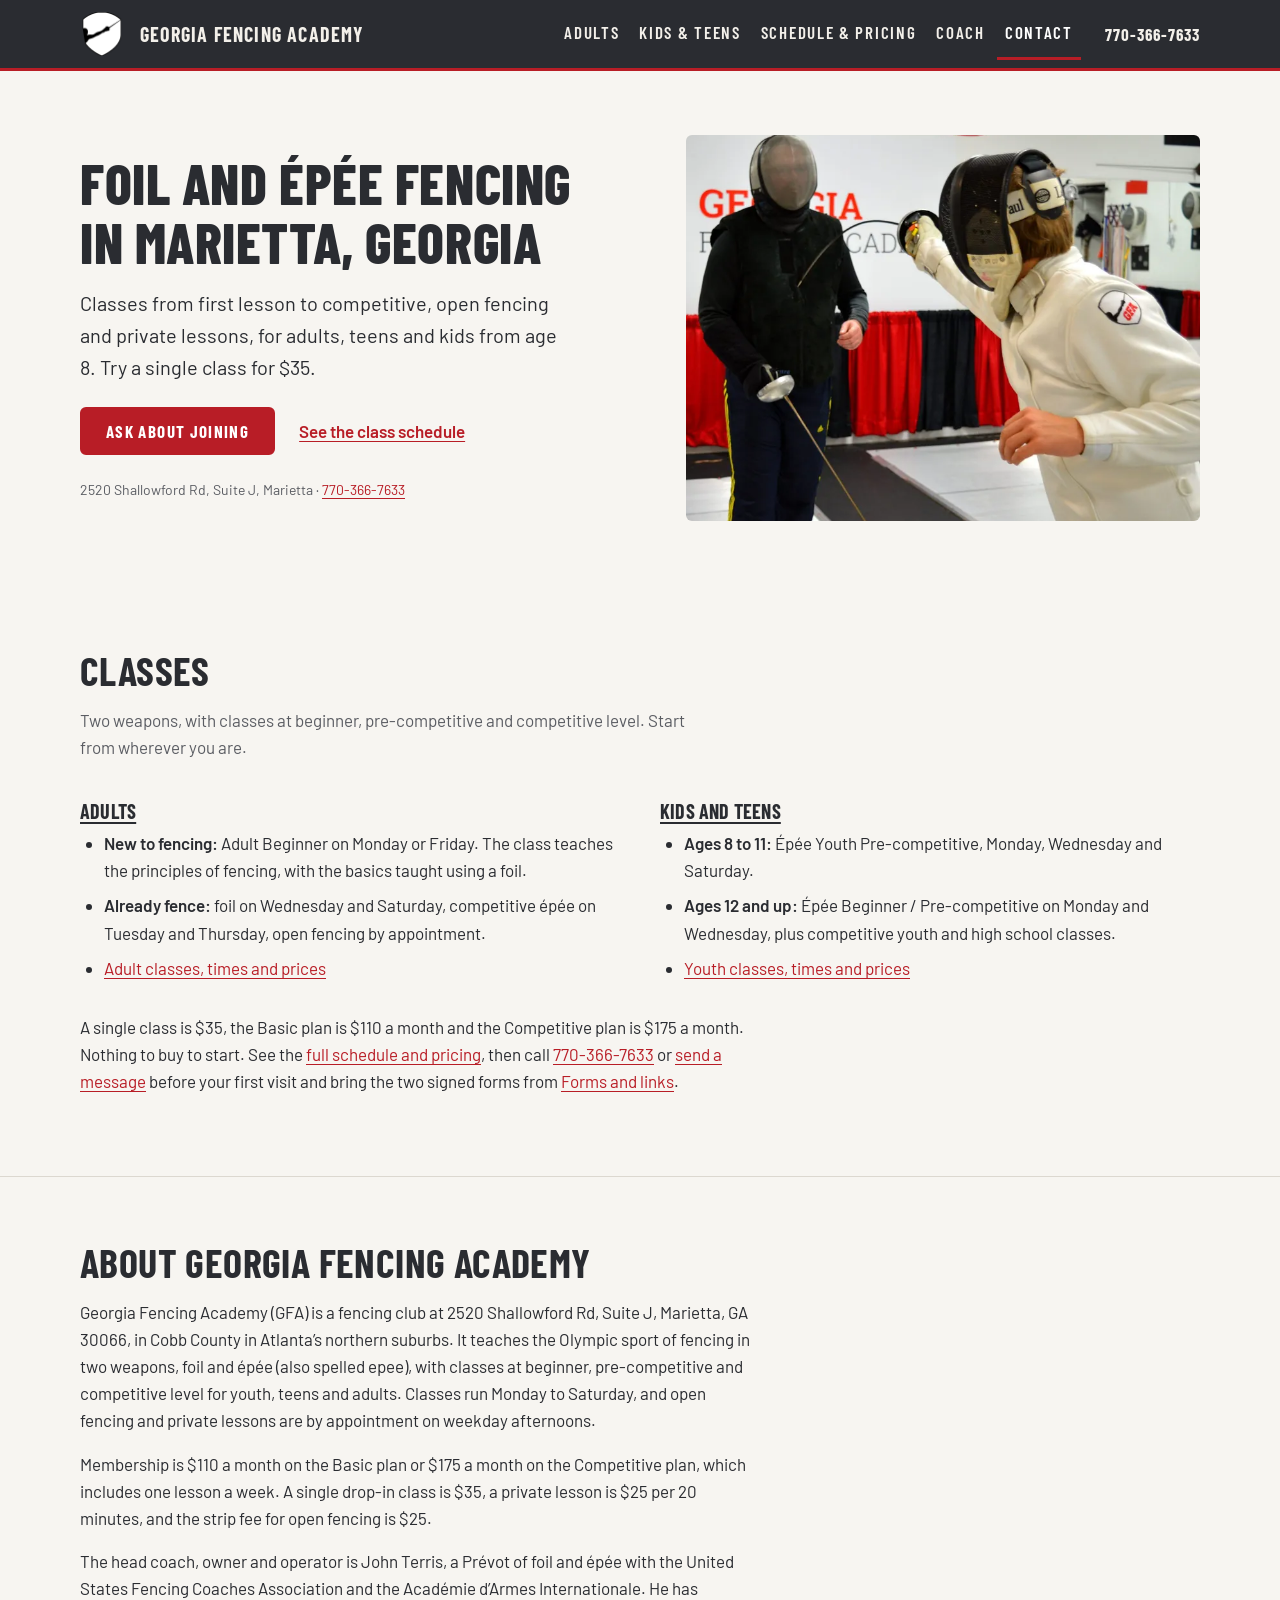
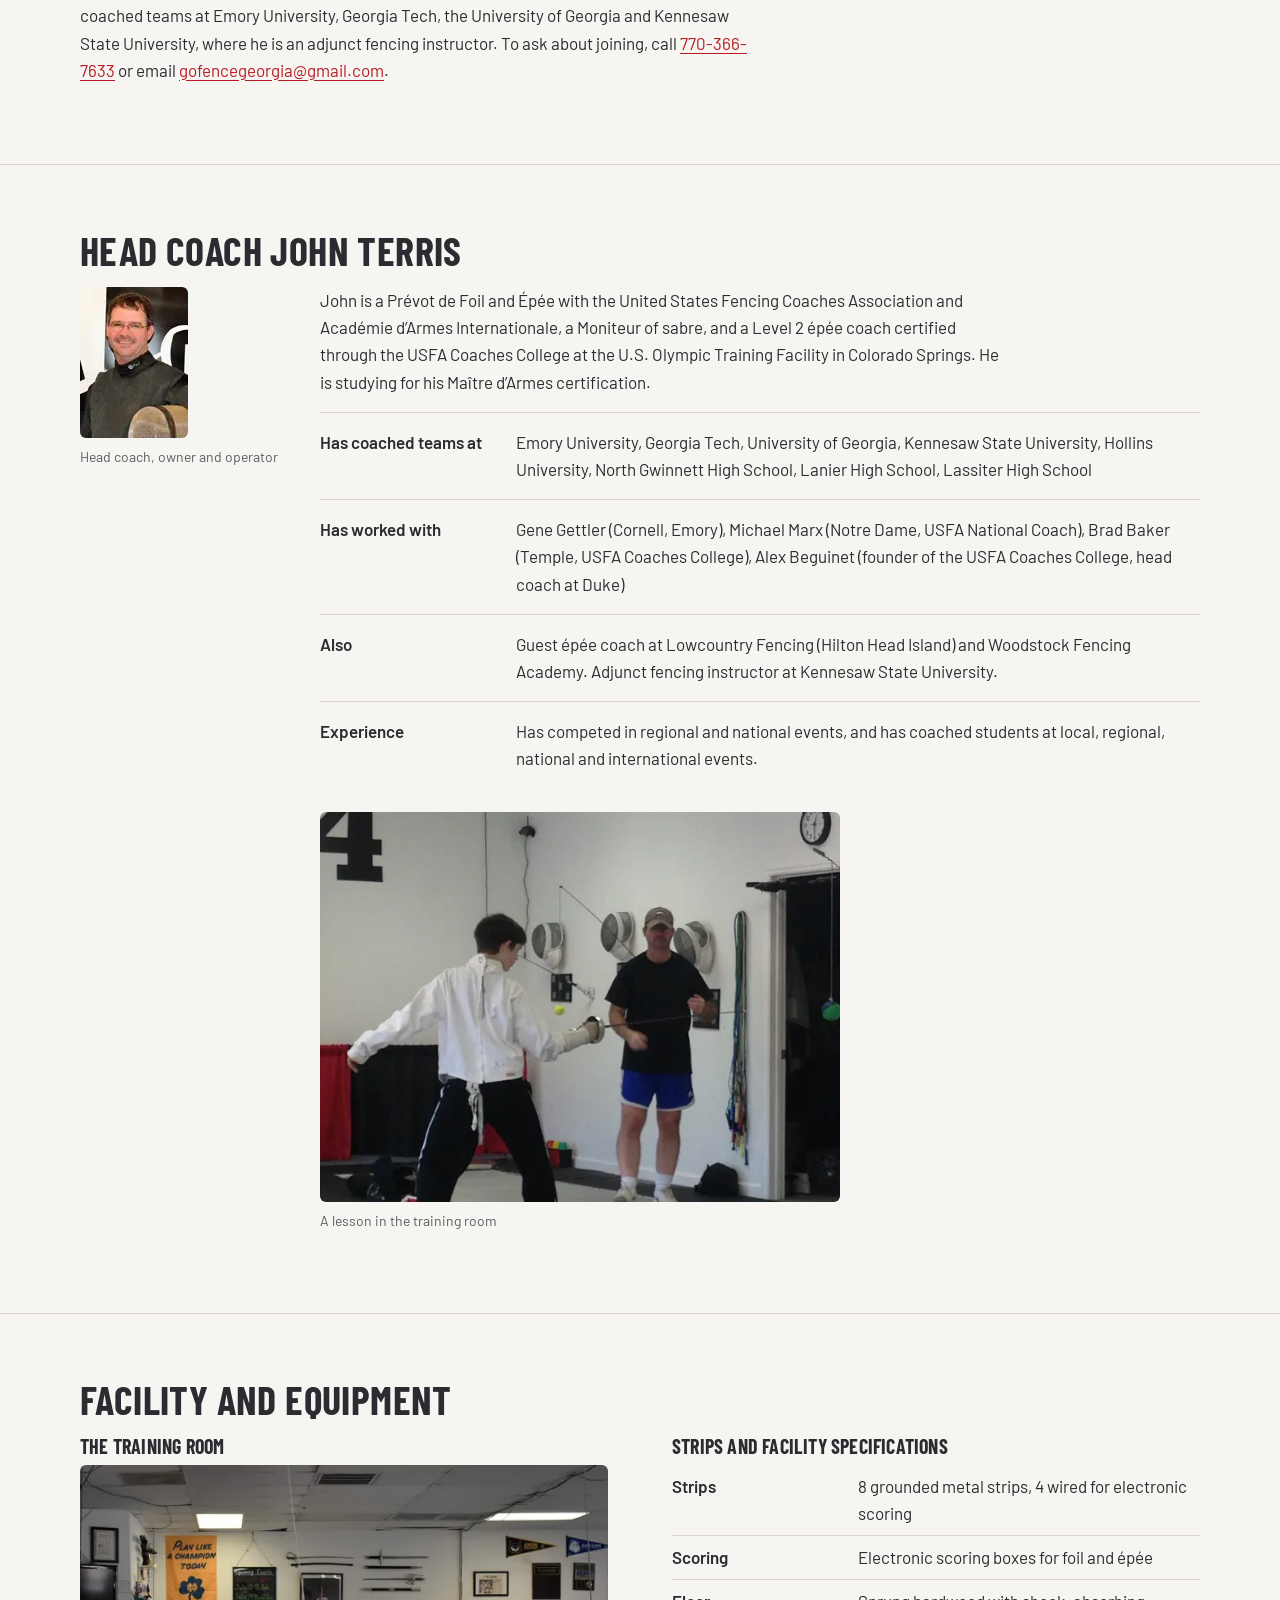
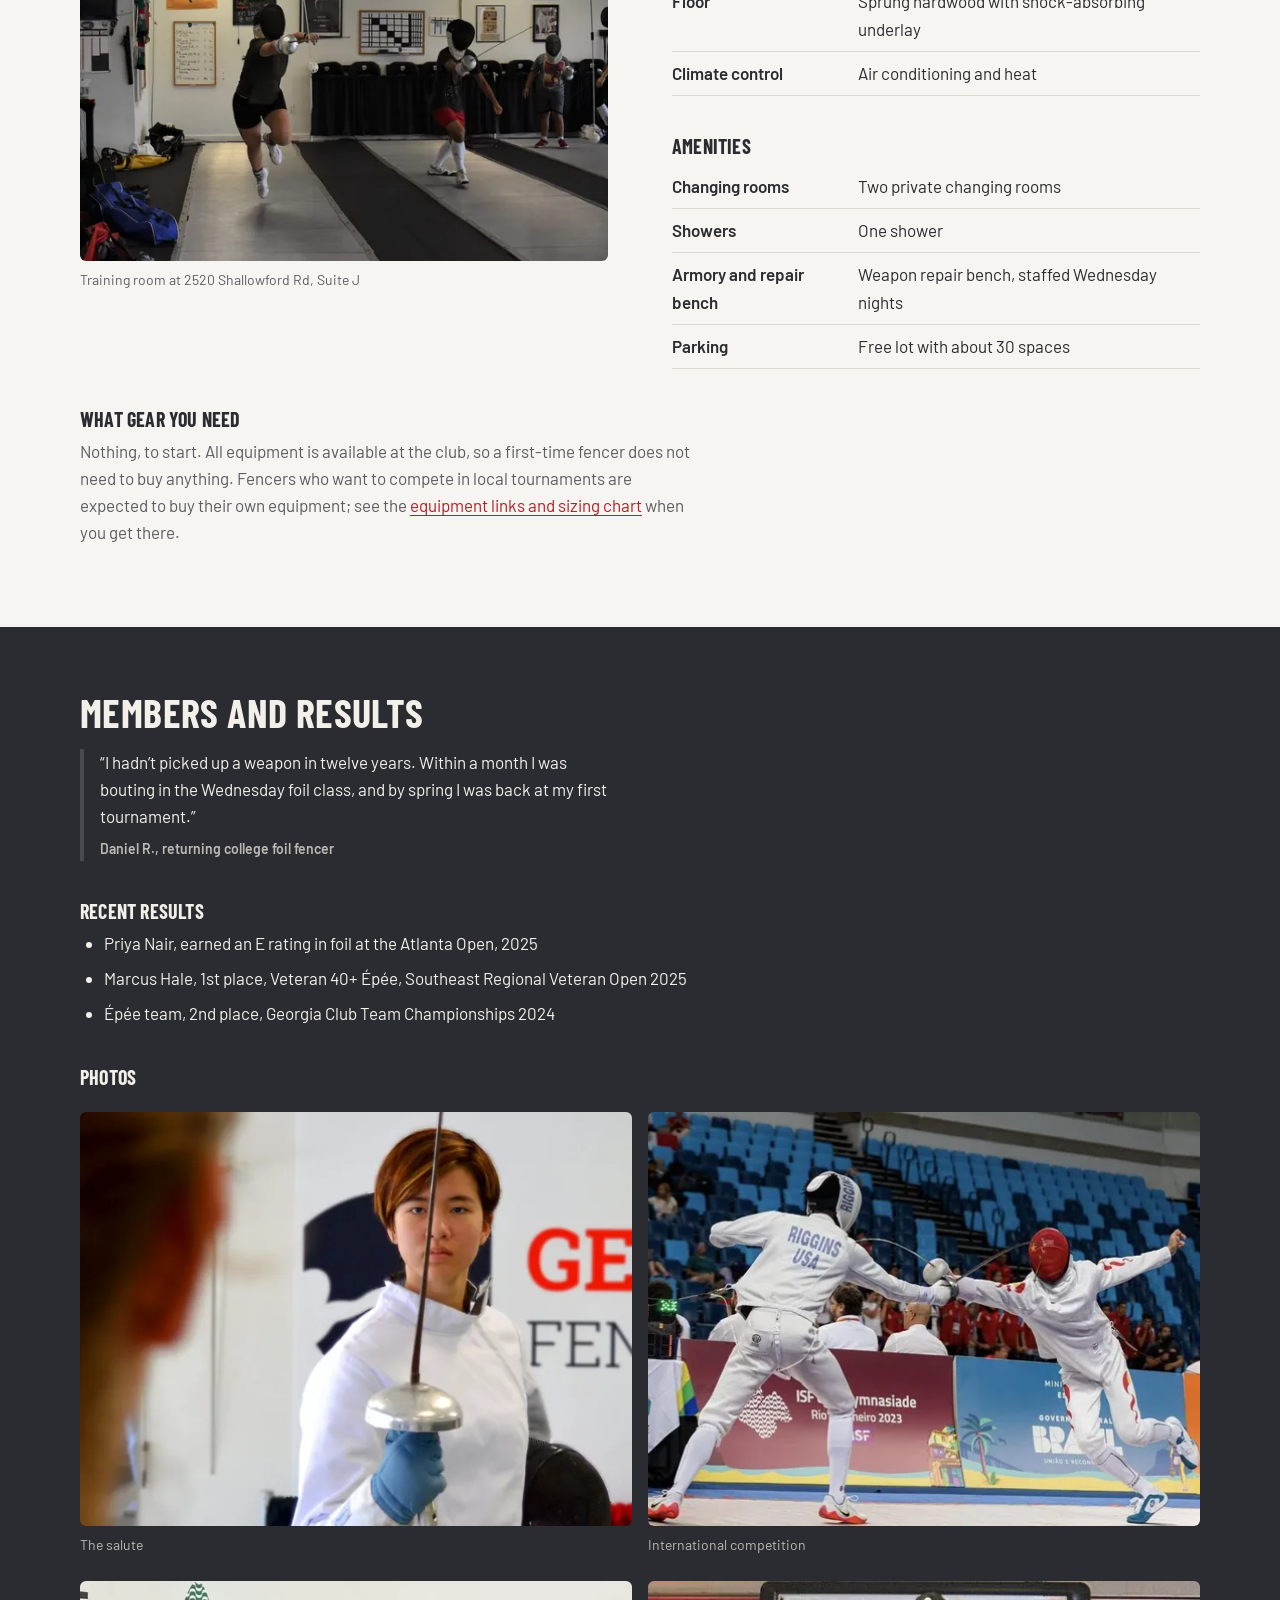
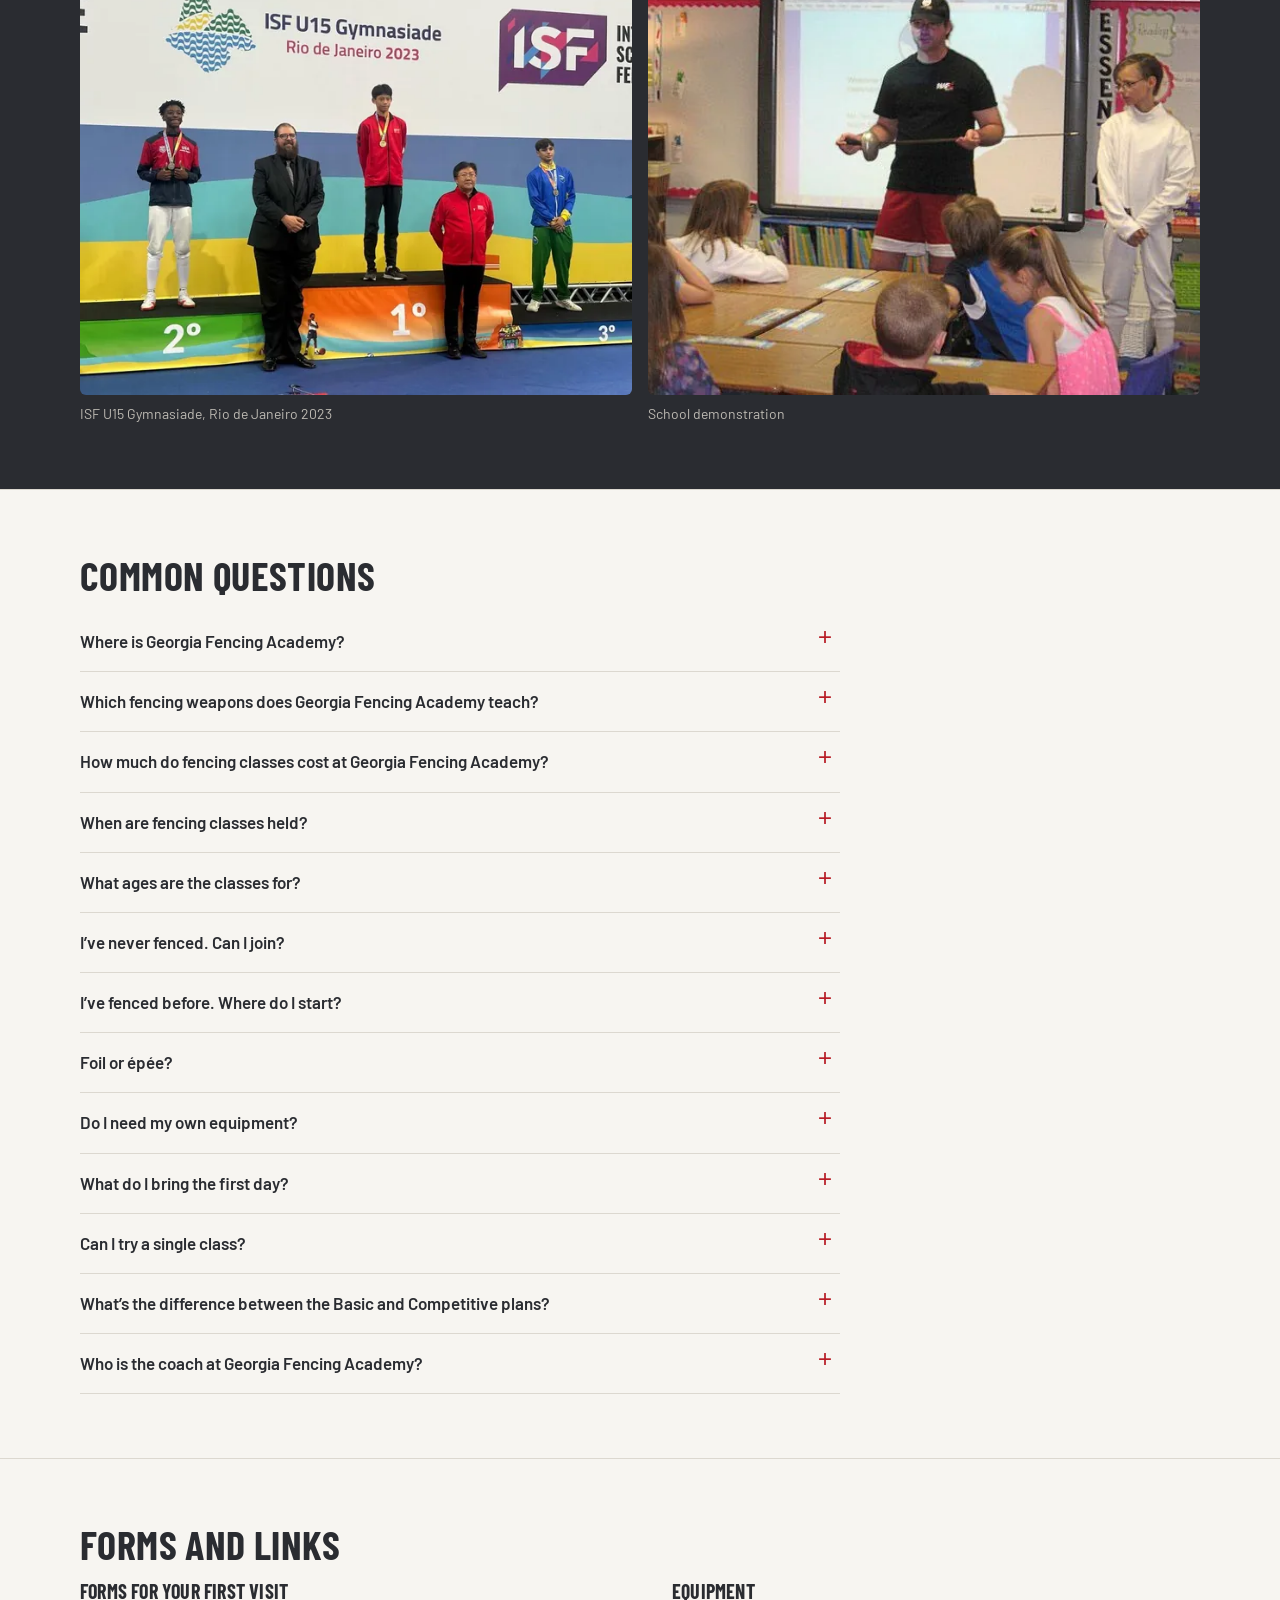
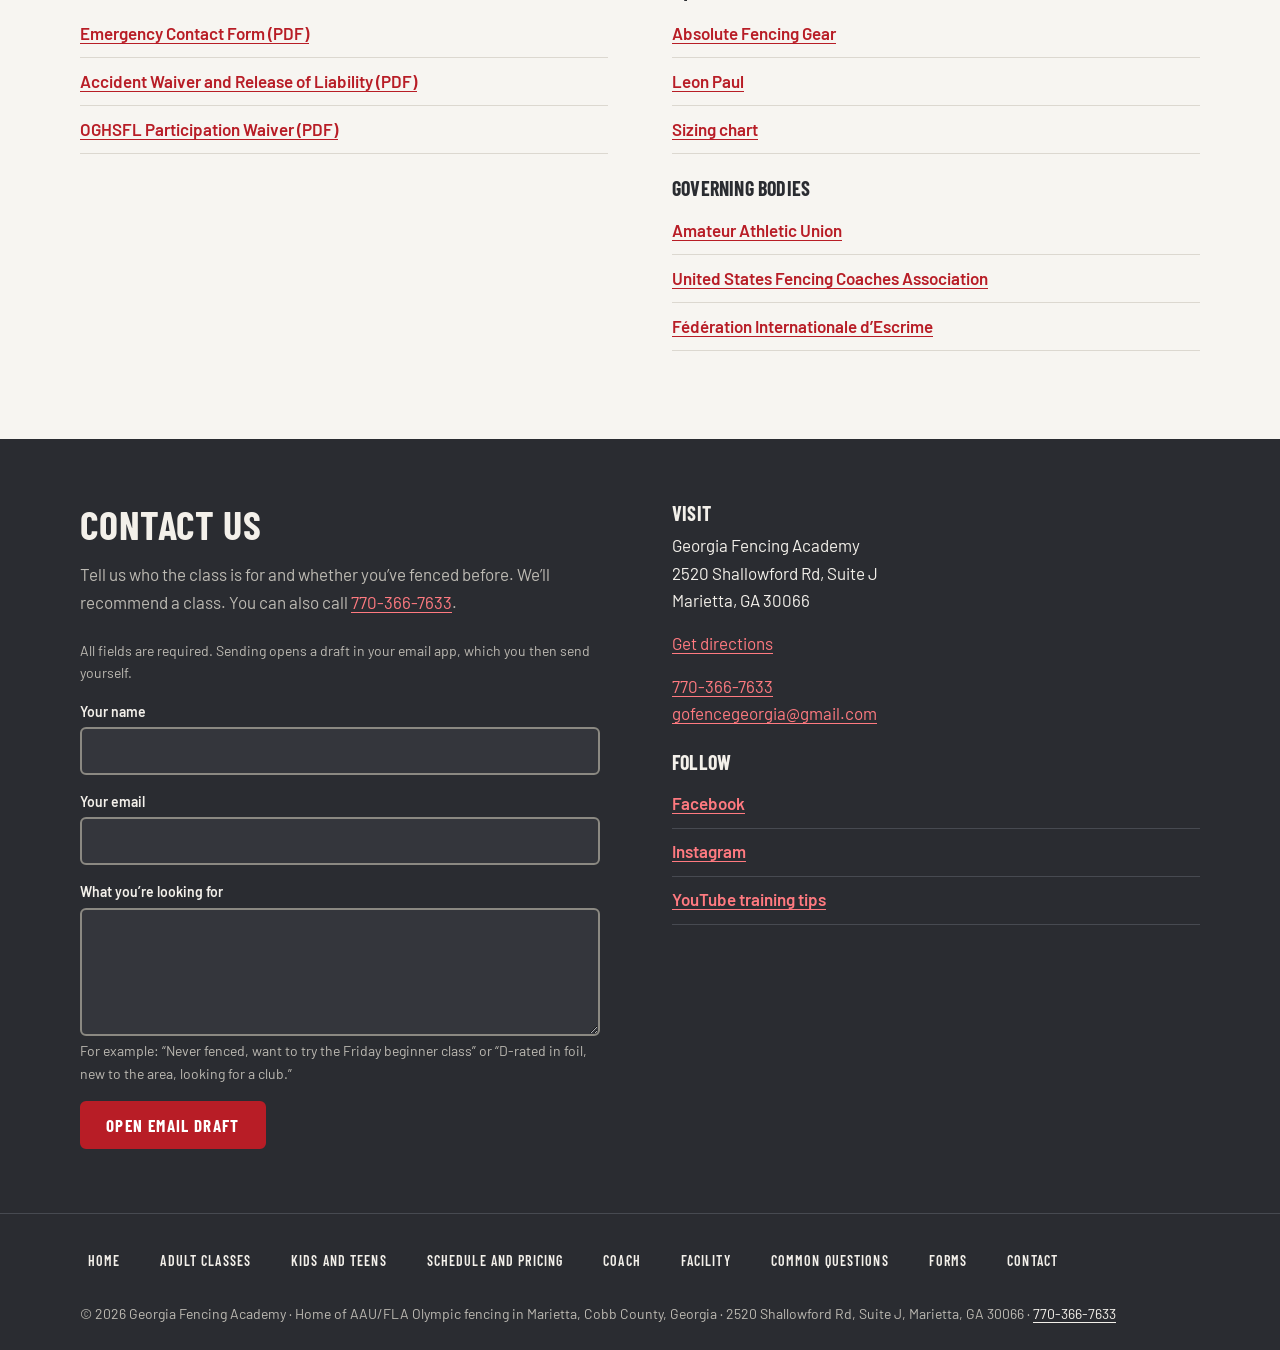
==== commit 8281060d: "Georgia Fencing Academy site draft v5.3: light mode Soft white page, dark gray text and bands (heade" ====
--- a/index.html
+++ b/index.html
@@ -19,8 +19,8 @@
 <meta property="og:image:alt" content="A coach gives a fencing lesson in front of the Georgia Fencing Academy banner">
 <meta property="og:locale" content="en_US">
 <meta name="twitter:card" content="summary_large_image">
-<meta name="color-scheme" content="dark">
-<meta name="theme-color" content="#121316">
+<meta name="color-scheme" content="light">
+<meta name="theme-color" content="#2a2c31">
 <link rel="icon" type="image/png" href="./img/logo-180.png">
 <link rel="preload" href="./fonts/barlow-condensed-800.woff2" as="font" type="font/woff2" crossorigin>
 <link rel="preload" href="./fonts/barlow-400.woff2" as="font" type="font/woff2" crossorigin>
@@ -377,7 +377,7 @@
 
 <main id="main">
 <!-- HERO -->
-<section class="hero dark" id="top">
+<section class="hero" id="top">
   <div class="wrap hero-grid">
     <div class="hero-copy">
       <h1>Foil and épée fencing in Marietta, Georgia</h1>
--- a/styles.css
+++ b/styles.css
@@ -3,7 +3,9 @@
    Spacing scale: 4 / 8 / 16 / 24 / 40 / 64 / 96        (--s-*)
    Radius:        one value, 6px, on buttons, inputs, images
    Content width: one value, 1120px, for every section
-   Color roles:   dark site throughout. Soft near-black surfaces, warm off-white text.
+   Color roles:   light site. Soft white page, dark gray text. Header, footer, mobile bar
+                  and .dark bands (results, contact, join) are dark gray: they re-scope
+                  the same tokens, so every rule below works on both surfaces.
                   red = buttons, links, "Competitive" marker. Logo is black on white.
    Surfaces:      no cards or shadows. Groups are separated by rules and space.
    Buttons:       .btn (primary, red) and .btn-quiet (secondary, outlined). Nothing else.
@@ -20,19 +22,19 @@
 @font-face{font-family:"Barlow Condensed";font-style:normal;font-weight:800;font-display:swap;src:url("fonts/barlow-condensed-800.woff2") format("woff2")}
 
 :root{
-  color-scheme:dark;
-  --paper:#1b1c21;        /* page background */
-  --paper-2:#23252b;      /* raised surfaces: form fields */
-  --deep:#121316;         /* deeper bands: header, hero, results, contact, footer */
-  --ink:#ece8e1;          /* text on every surface */
-  --muted:#b4b1aa;
-  --red:#ff6a70;          /* links and markers */
-  --red-hover:#ffa0a4;
+  color-scheme:light;
+  --paper:#f7f5f1;        /* page background: soft white */
+  --paper-2:#ffffff;      /* raised surfaces: form fields */
+  --deep:#2a2c31;         /* dark gray bands */
+  --ink:#2a2c31;          /* text: dark gray */
+  --muted:#5b5d63;
+  --red:#b81d26;          /* links and markers */
+  --red-hover:#8c141b;
   --btn:#b81d26;          /* red button fill, white text */
   --btn-hover:#d02530;
-  --line:#3a3d44;
-  --field-line:#8b8982;   /* input borders need more contrast than rules */
-  --focus:#ffb3b6;        /* focus ring and error text */
+  --line:#dcd8d0;
+  --field-line:#85827b;   /* input borders need more contrast than rules */
+  --focus:#a3161f;        /* focus ring and error text */
 
   --t-sm:.875rem; --t-md:1.0625rem; --t-lg:1.25rem; --t-xl:1.75rem; --t-2xl:2.5rem; --t-3xl:3.5rem;
   --s-1:4px; --s-2:8px; --s-3:16px; --s-4:24px; --s-5:40px; --s-6:64px; --s-7:96px;
@@ -40,6 +42,21 @@
   --width:1120px;
   --head:"Barlow Condensed","Arial Narrow",Impact,sans-serif;
   --body:"Barlow",system-ui,-apple-system,"Segoe UI",Roboto,sans-serif;
+}
+/* dark gray surfaces: same token names, dark values */
+.site-header,.site-footer,.mobile-bar,.dark{
+  color-scheme:dark;
+  --paper:#2a2c31;
+  --paper-2:#34363c;
+  --deep:#2a2c31;
+  --ink:#f3f0ea;
+  --muted:#bdbab3;
+  --red:#ff7a80;
+  --red-hover:#ffa8ab;
+  --line:#474a51;
+  --field-line:#8b8982;
+  --focus:#ffb3b6;
+  color:var(--ink);
 }
 *{box-sizing:border-box}
 [hidden]{display:none!important}
@@ -77,7 +94,7 @@
 .textlink{display:inline-flex;align-items:center;min-height:48px;padding:0 var(--s-2);font-weight:600}
 
 /* header */
-.site-header{position:sticky;top:0;z-index:50;background:var(--deep);border-bottom:3px solid var(--red)}
+.site-header{position:sticky;top:0;z-index:50;background:var(--deep);border-bottom:3px solid var(--btn)}
 .bar{display:flex;align-items:center;gap:var(--s-4);min-height:68px}
 .brand{display:flex;align-items:center;gap:var(--s-3);color:var(--ink);text-decoration:none;font:700 var(--t-lg)/1 var(--head);letter-spacing:.06em;text-transform:uppercase;margin-right:auto}
 .brand:hover{color:#fff}
@@ -85,7 +102,7 @@
 nav{display:flex;gap:var(--s-1)}
 nav a{color:var(--ink);text-decoration:none;font:600 var(--t-md)/1 var(--head);letter-spacing:.1em;text-transform:uppercase;padding:var(--s-3) var(--s-2);min-height:48px;display:inline-flex;align-items:center;border-bottom:3px solid transparent}
 nav a:hover{color:#fff;border-bottom-color:var(--muted)}
-nav a[aria-current="true"],nav a[aria-current="page"]{border-bottom-color:var(--red);color:#fff}
+nav a[aria-current="true"],nav a[aria-current="page"]{border-bottom-color:var(--btn);color:#fff}
 .header-phone{color:var(--ink);font:700 var(--t-md)/1 var(--head);letter-spacing:.06em;text-decoration:none;padding:var(--s-3) 0;white-space:nowrap}
 .header-phone:hover{color:#fff;text-decoration:underline}
 .menu-btn{display:none;min-height:48px;background:transparent;border:2px solid var(--muted);border-radius:var(--r);color:var(--ink);font:700 var(--t-md)/1 var(--head);letter-spacing:.08em;text-transform:uppercase;padding:0 var(--s-3);cursor:pointer}
@@ -211,11 +228,11 @@
 }
 @media (max-width:1100px){
   .menu-btn{display:inline-flex;align-items:center}
-  nav{display:none;position:absolute;top:100%;left:0;right:0;flex-direction:column;background:var(--deep);padding:var(--s-2) var(--s-3) var(--s-4);border-bottom:3px solid var(--red)}
+  nav{display:none;position:absolute;top:100%;left:0;right:0;flex-direction:column;background:var(--deep);padding:var(--s-2) var(--s-3) var(--s-4);border-bottom:3px solid var(--btn)}
   nav.open{display:flex}
   nav a{border-bottom:1px solid var(--line);padding-inline:0}
   .brand{font-size:var(--t-md)}
-  .mobile-bar{display:grid;grid-template-columns:1fr 2fr;position:fixed;left:0;right:0;bottom:0;z-index:60;background:var(--deep);border-top:3px solid var(--red);padding-bottom:env(safe-area-inset-bottom)}
+  .mobile-bar{display:grid;grid-template-columns:1fr 2fr;position:fixed;left:0;right:0;bottom:0;z-index:60;background:var(--deep);border-top:3px solid var(--btn);padding-bottom:env(safe-area-inset-bottom)}
   .mobile-bar a{display:flex;align-items:center;justify-content:center;min-height:52px;color:var(--ink);font:700 var(--t-md)/1 var(--head);letter-spacing:.1em;text-transform:uppercase;text-decoration:none}
   .mobile-bar a.primary{background:var(--btn);color:#fff}
   body{padding-bottom:calc(52px + 3px + env(safe-area-inset-bottom))}
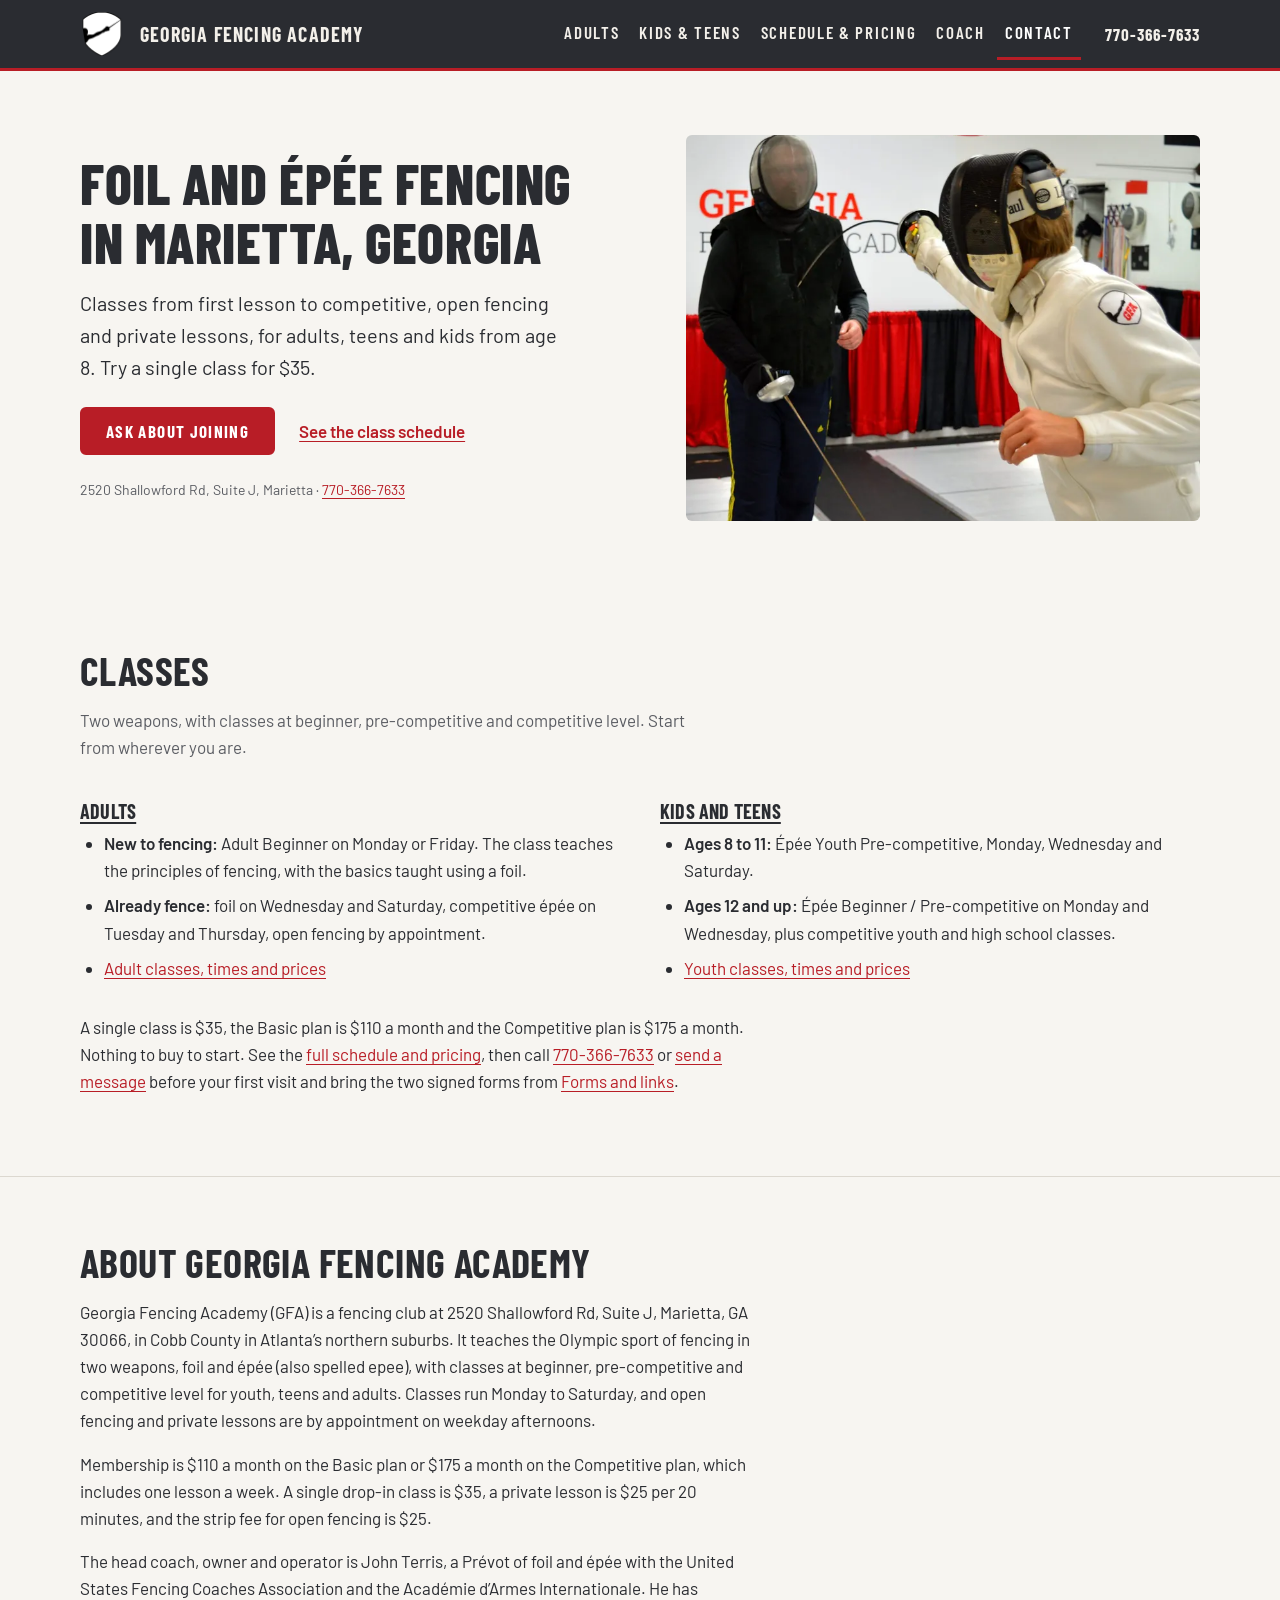
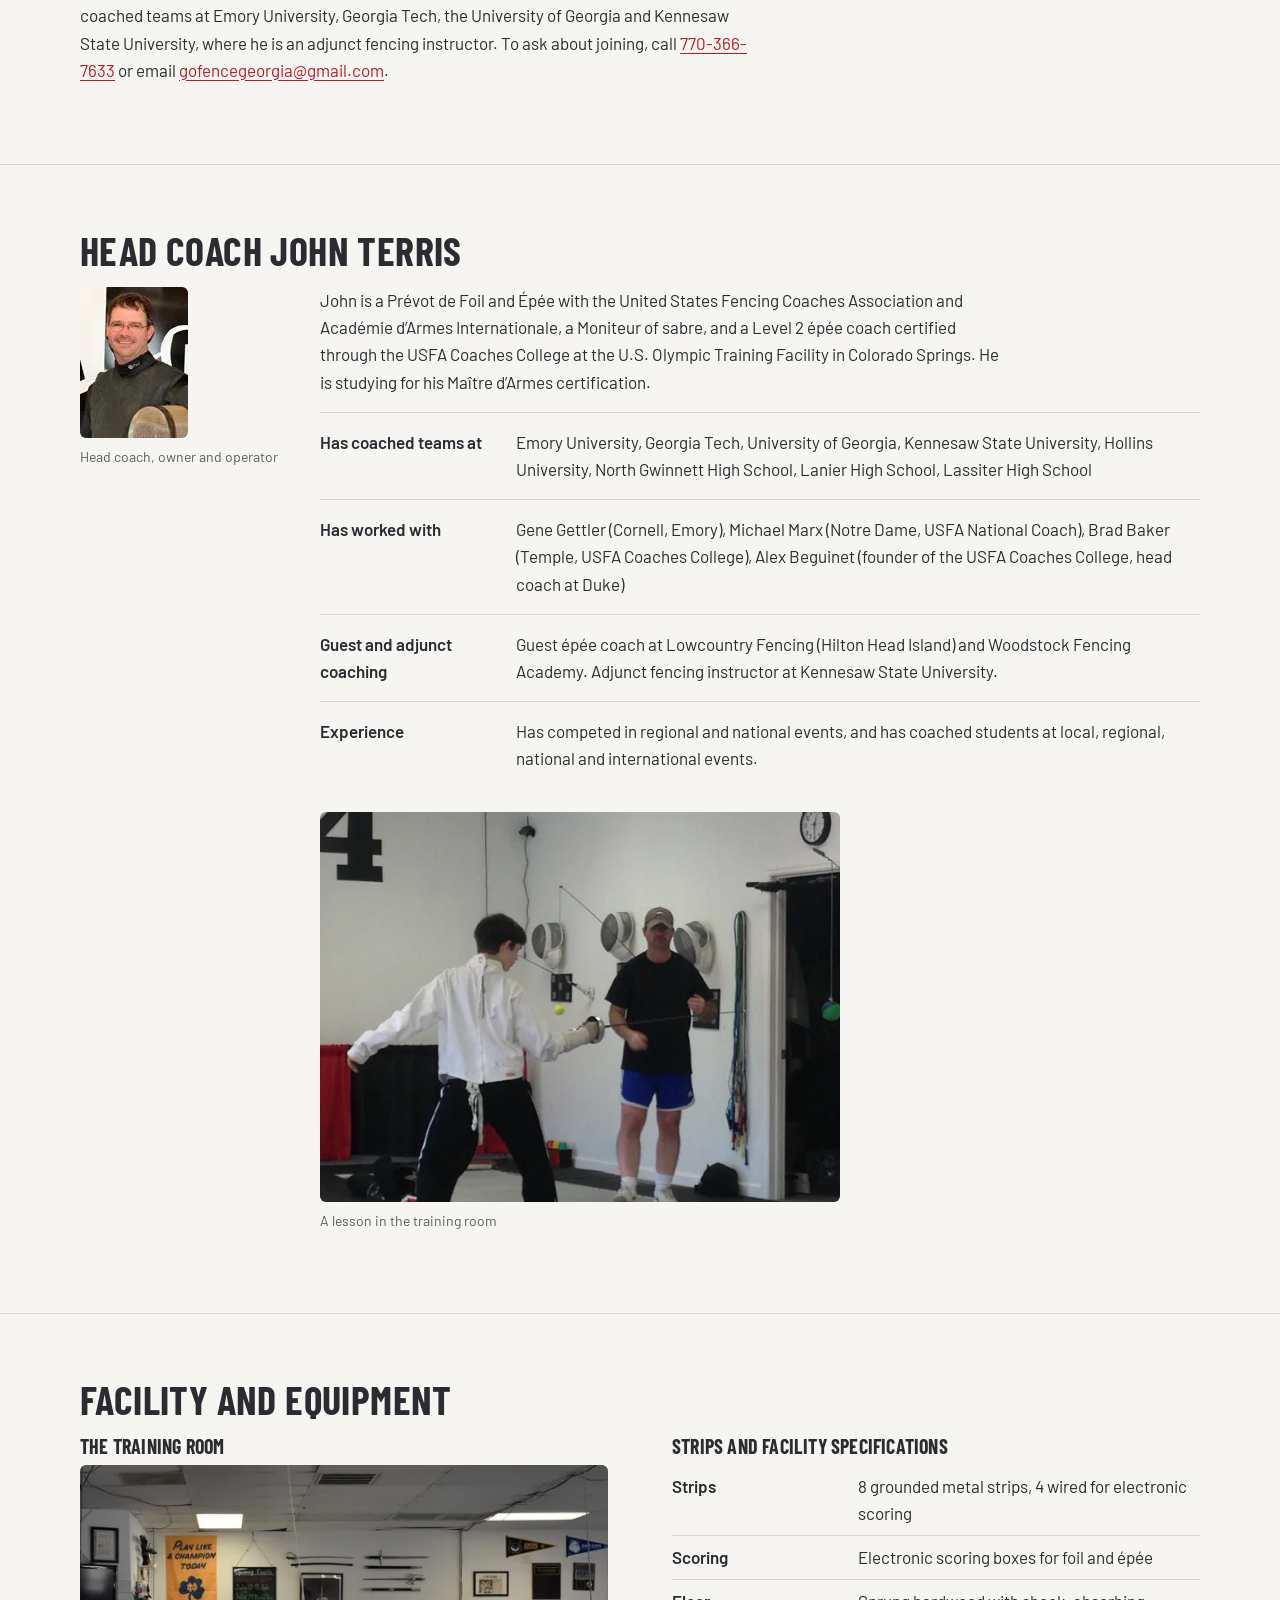
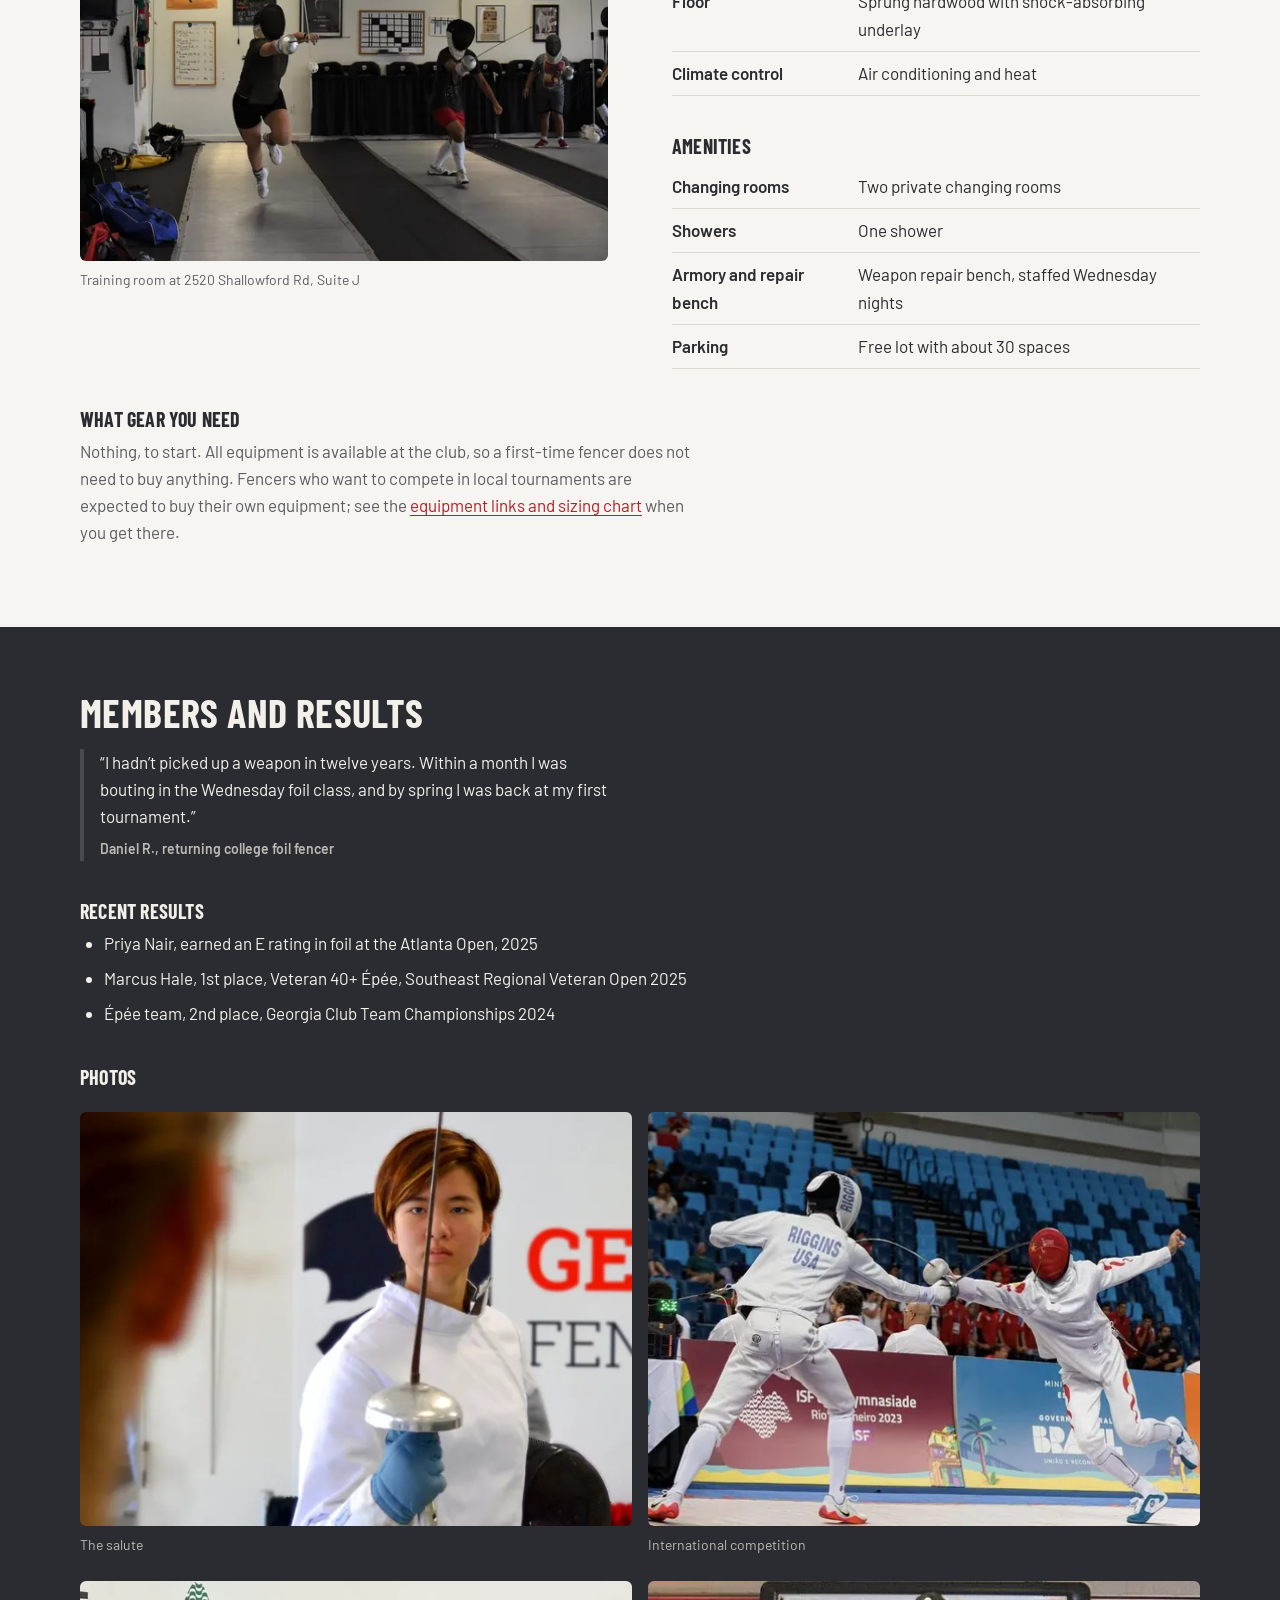
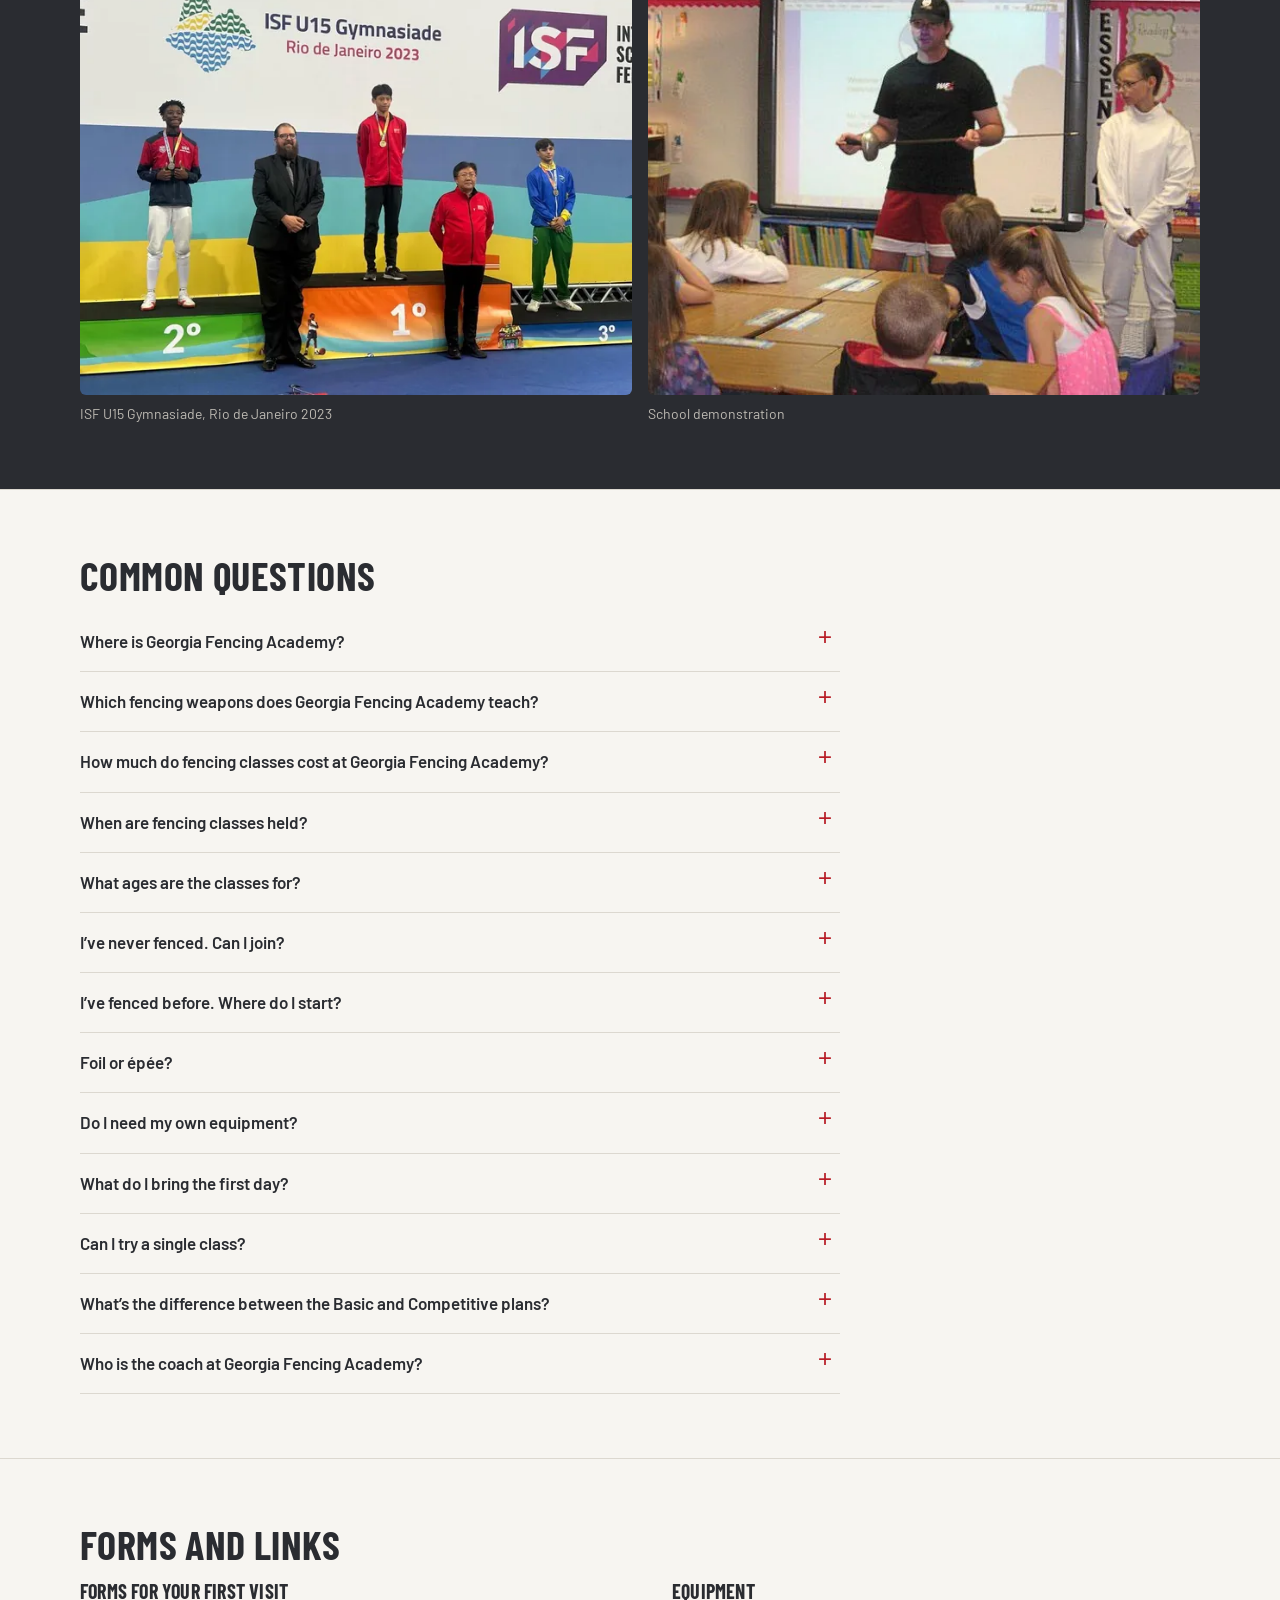
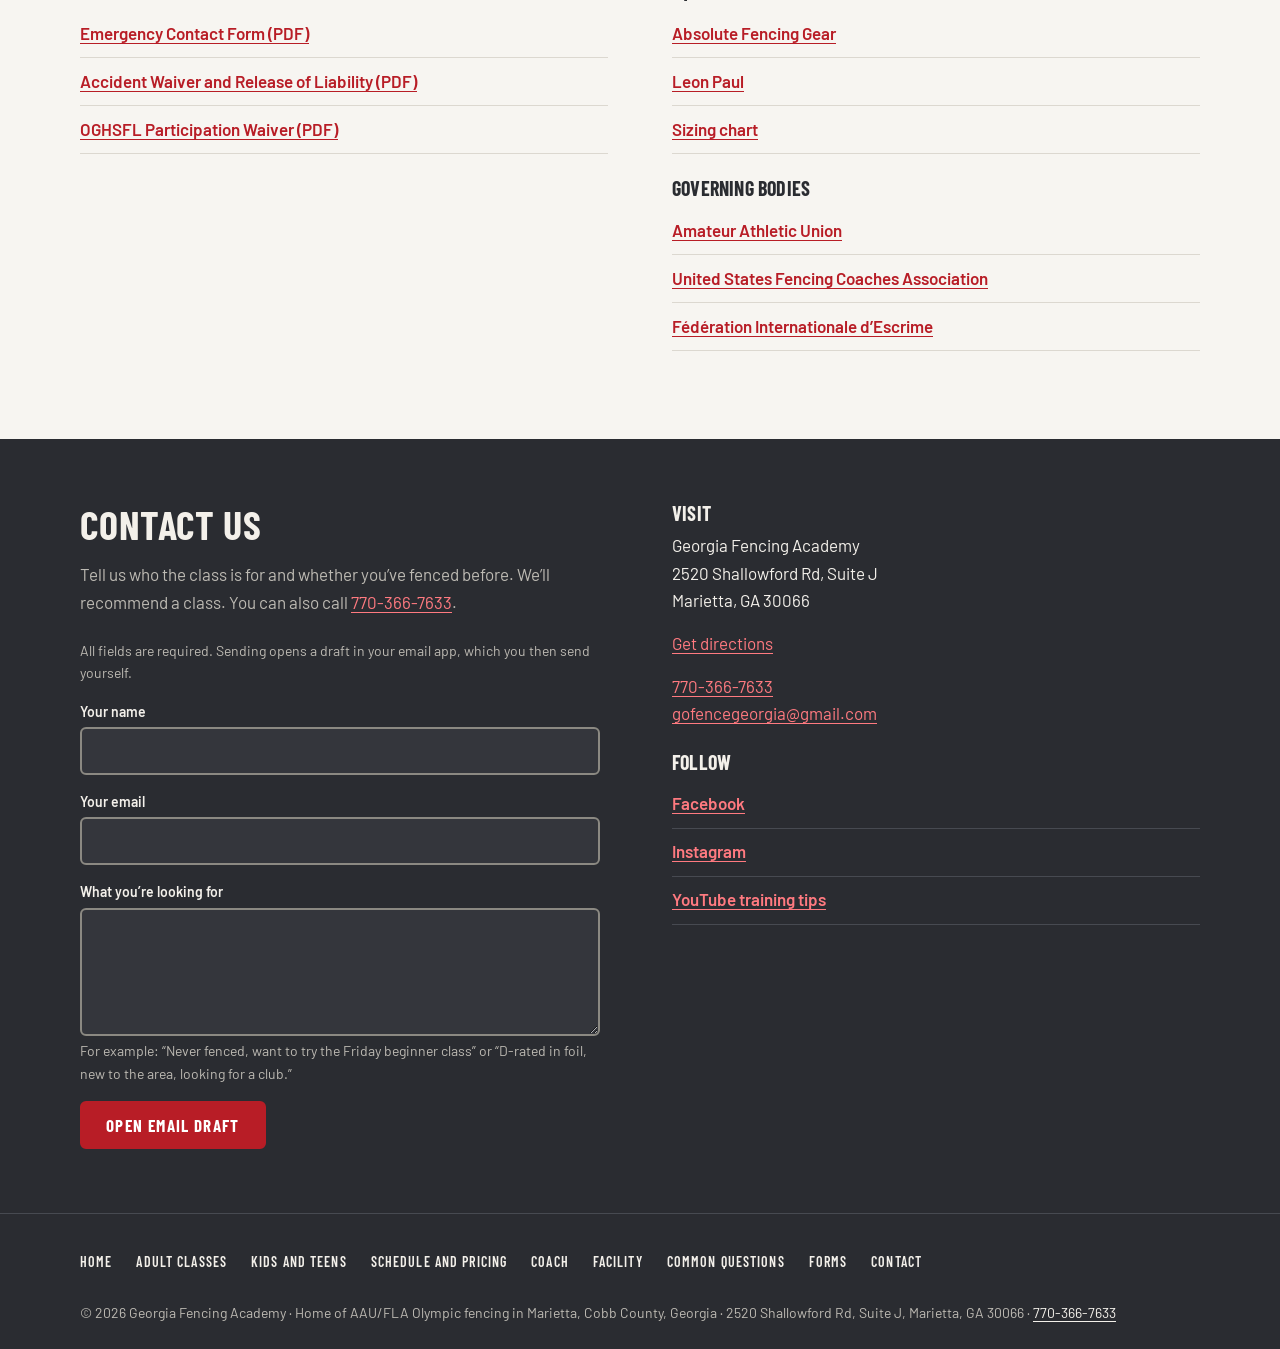
==== commit 4666a284: "Fix hidden footer nav on narrow screens; tighten labels and headings - Scope header nav CSS to #nav " ====
--- a/index.html
+++ b/index.html
@@ -446,7 +446,7 @@
         <dl>
           <div><dt>Has coached teams at</dt><dd>Emory University, Georgia Tech, University of Georgia, Kennesaw State University, Hollins University, North Gwinnett High School, Lanier High School, Lassiter High School</dd></div>
           <div><dt>Has worked with</dt><dd>Gene Gettler (Cornell, Emory), Michael Marx (Notre Dame, USFA National Coach), Brad Baker (Temple, USFA Coaches College), Alex Beguinet (founder of the USFA Coaches College, head coach at Duke)</dd></div>
-          <div><dt>Also</dt><dd>Guest &eacute;p&eacute;e coach at Lowcountry Fencing (Hilton Head Island) and Woodstock Fencing Academy. Adjunct fencing instructor at Kennesaw State University.</dd></div>
+          <div><dt>Guest and adjunct coaching</dt><dd>Guest &eacute;p&eacute;e coach at Lowcountry Fencing (Hilton Head Island) and Woodstock Fencing Academy. Adjunct fencing instructor at Kennesaw State University.</dd></div>
           <div><dt>Experience</dt><dd>Has competed in regional and national events, and has coached students at local, regional, national and international events.</dd></div>
         </dl>
         <figure class="real-photo coach-photo">
--- a/styles.css
+++ b/styles.css
@@ -99,10 +99,10 @@
 .brand{display:flex;align-items:center;gap:var(--s-3);color:var(--ink);text-decoration:none;font:700 var(--t-lg)/1 var(--head);letter-spacing:.06em;text-transform:uppercase;margin-right:auto}
 .brand:hover{color:#fff}
 .brand img{width:44px;height:44px}
-nav{display:flex;gap:var(--s-1)}
-nav a{color:var(--ink);text-decoration:none;font:600 var(--t-md)/1 var(--head);letter-spacing:.1em;text-transform:uppercase;padding:var(--s-3) var(--s-2);min-height:48px;display:inline-flex;align-items:center;border-bottom:3px solid transparent}
-nav a:hover{color:#fff;border-bottom-color:var(--muted)}
-nav a[aria-current="true"],nav a[aria-current="page"]{border-bottom-color:var(--btn);color:#fff}
+#nav{display:flex;gap:var(--s-1)}
+#nav a{color:var(--ink);text-decoration:none;font:600 var(--t-md)/1 var(--head);letter-spacing:.1em;text-transform:uppercase;padding:var(--s-3) var(--s-2);min-height:48px;display:inline-flex;align-items:center;border-bottom:3px solid transparent}
+#nav a:hover{color:#fff;border-bottom-color:var(--muted)}
+#nav a[aria-current="true"],#nav a[aria-current="page"]{border-bottom-color:var(--btn);color:#fff}
 .header-phone{color:var(--ink);font:700 var(--t-md)/1 var(--head);letter-spacing:.06em;text-decoration:none;padding:var(--s-3) 0;white-space:nowrap}
 .header-phone:hover{color:#fff;text-decoration:underline}
 .menu-btn{display:none;min-height:48px;background:transparent;border:2px solid var(--muted);border-radius:var(--r);color:var(--ink);font:700 var(--t-md)/1 var(--head);letter-spacing:.08em;text-transform:uppercase;padding:0 var(--s-3);cursor:pointer}
@@ -228,9 +228,9 @@
 }
 @media (max-width:1100px){
   .menu-btn{display:inline-flex;align-items:center}
-  nav{display:none;position:absolute;top:100%;left:0;right:0;flex-direction:column;background:var(--deep);padding:var(--s-2) var(--s-3) var(--s-4);border-bottom:3px solid var(--btn)}
-  nav.open{display:flex}
-  nav a{border-bottom:1px solid var(--line);padding-inline:0}
+  #nav{display:none;position:absolute;top:100%;left:0;right:0;flex-direction:column;background:var(--deep);padding:var(--s-2) var(--s-3) var(--s-4);border-bottom:3px solid var(--btn)}
+  #nav.open{display:flex}
+  #nav a{border-bottom:1px solid var(--line);padding-inline:0}
   .brand{font-size:var(--t-md)}
   .mobile-bar{display:grid;grid-template-columns:1fr 2fr;position:fixed;left:0;right:0;bottom:0;z-index:60;background:var(--deep);border-top:3px solid var(--btn);padding-bottom:env(safe-area-inset-bottom)}
   .mobile-bar a{display:flex;align-items:center;justify-content:center;min-height:52px;color:var(--ink);font:700 var(--t-md)/1 var(--head);letter-spacing:.1em;text-transform:uppercase;text-decoration:none}
